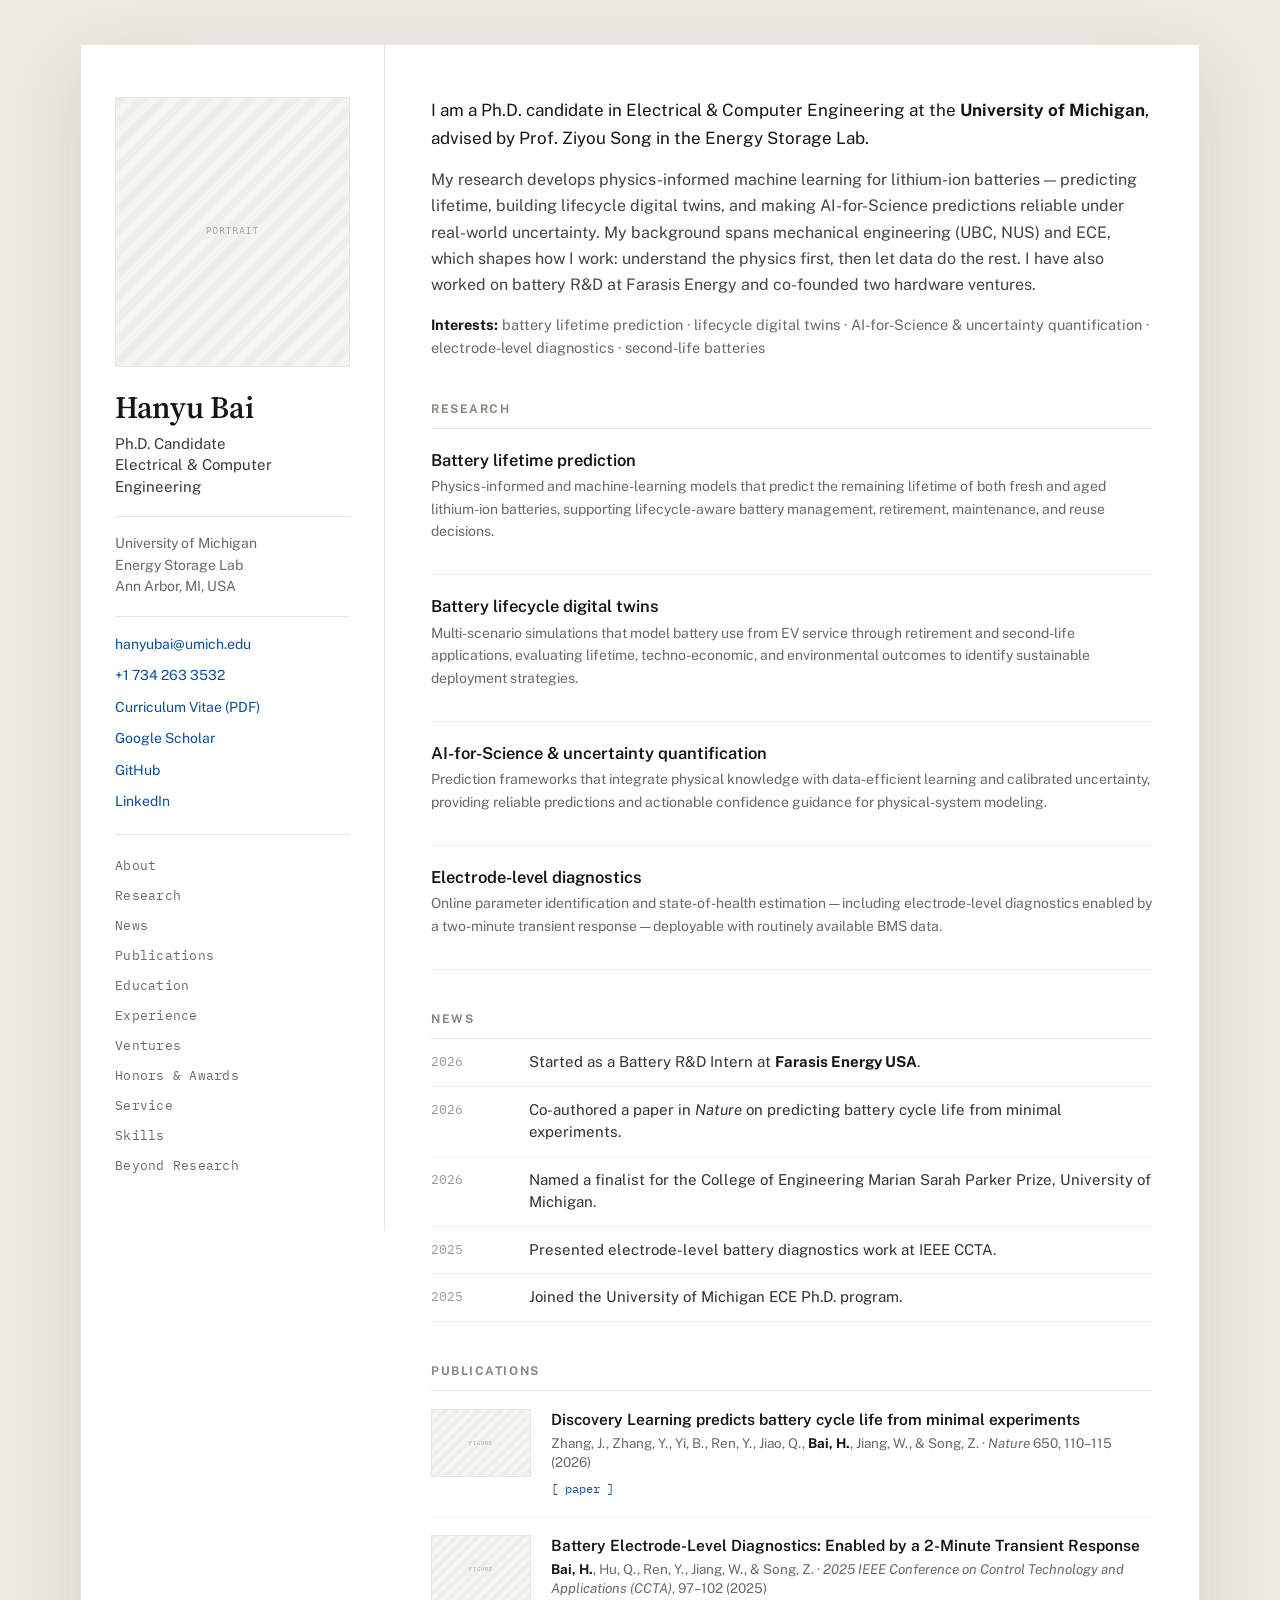
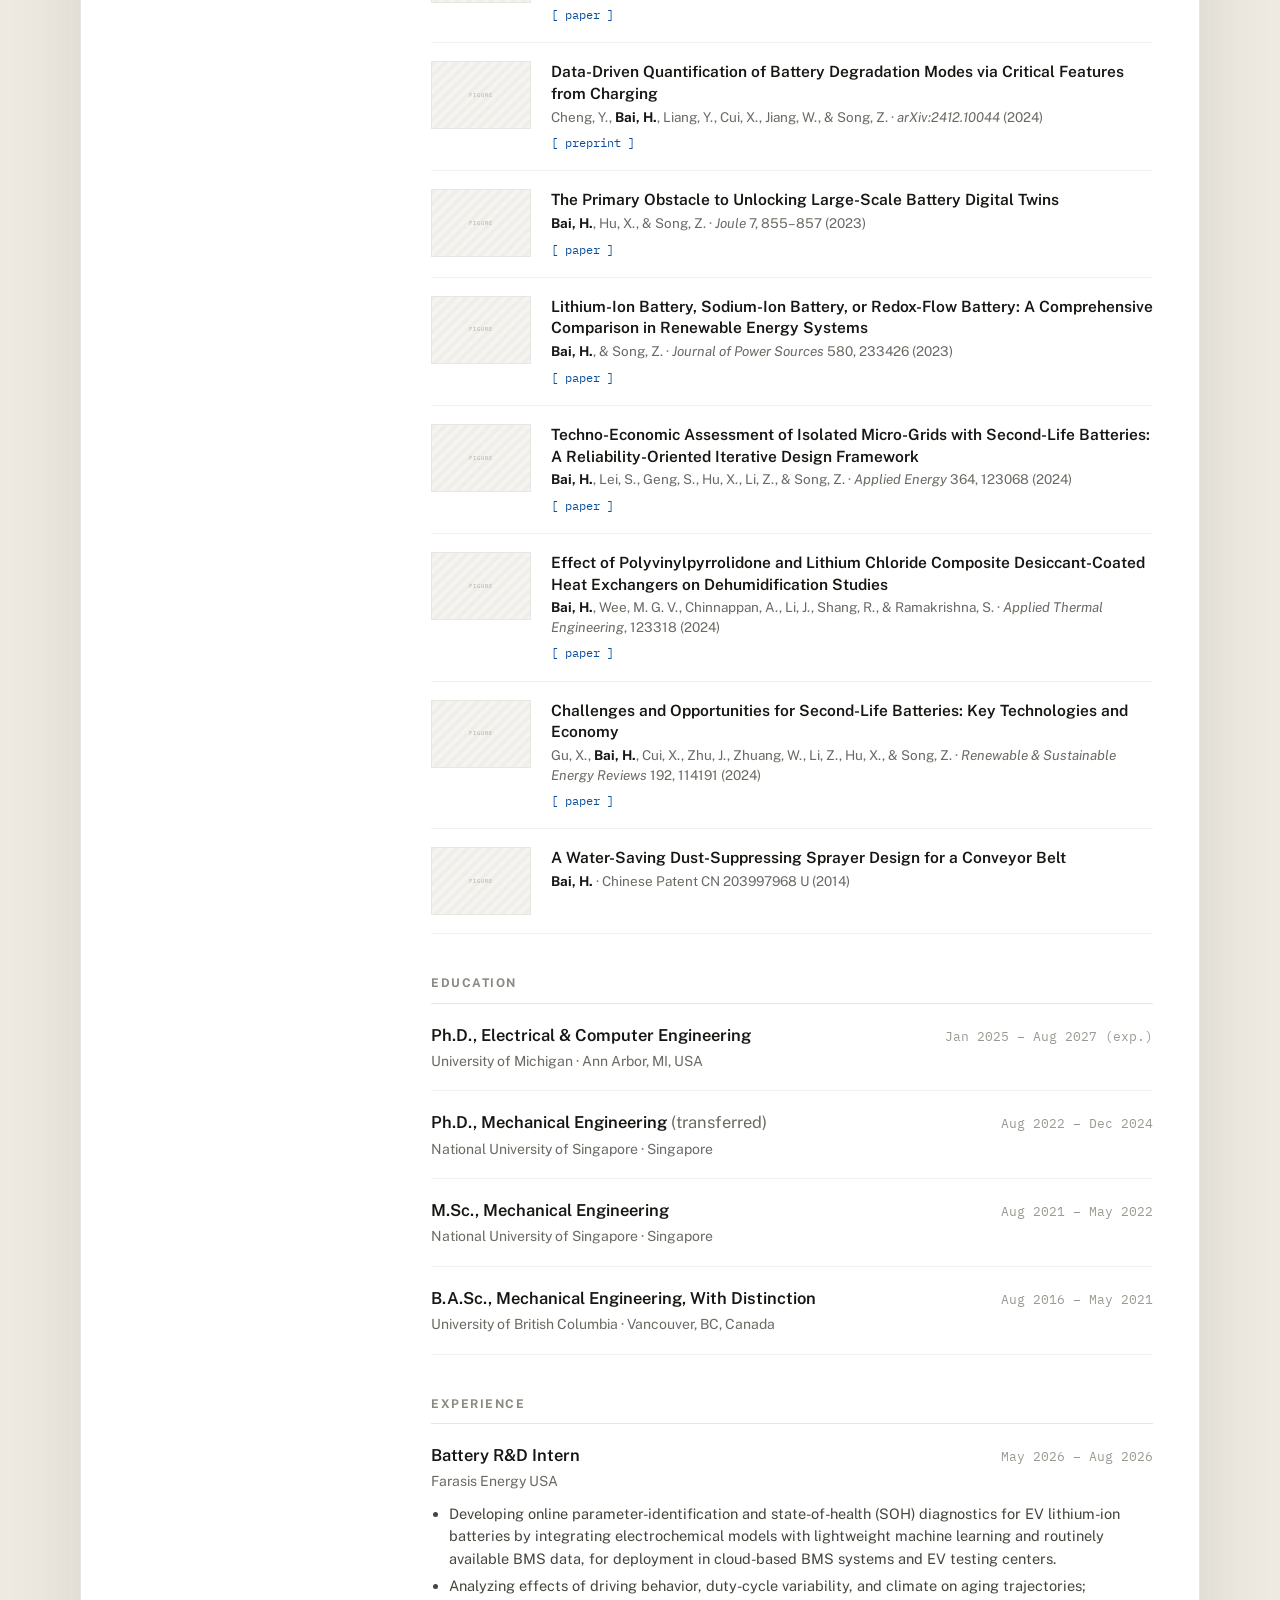
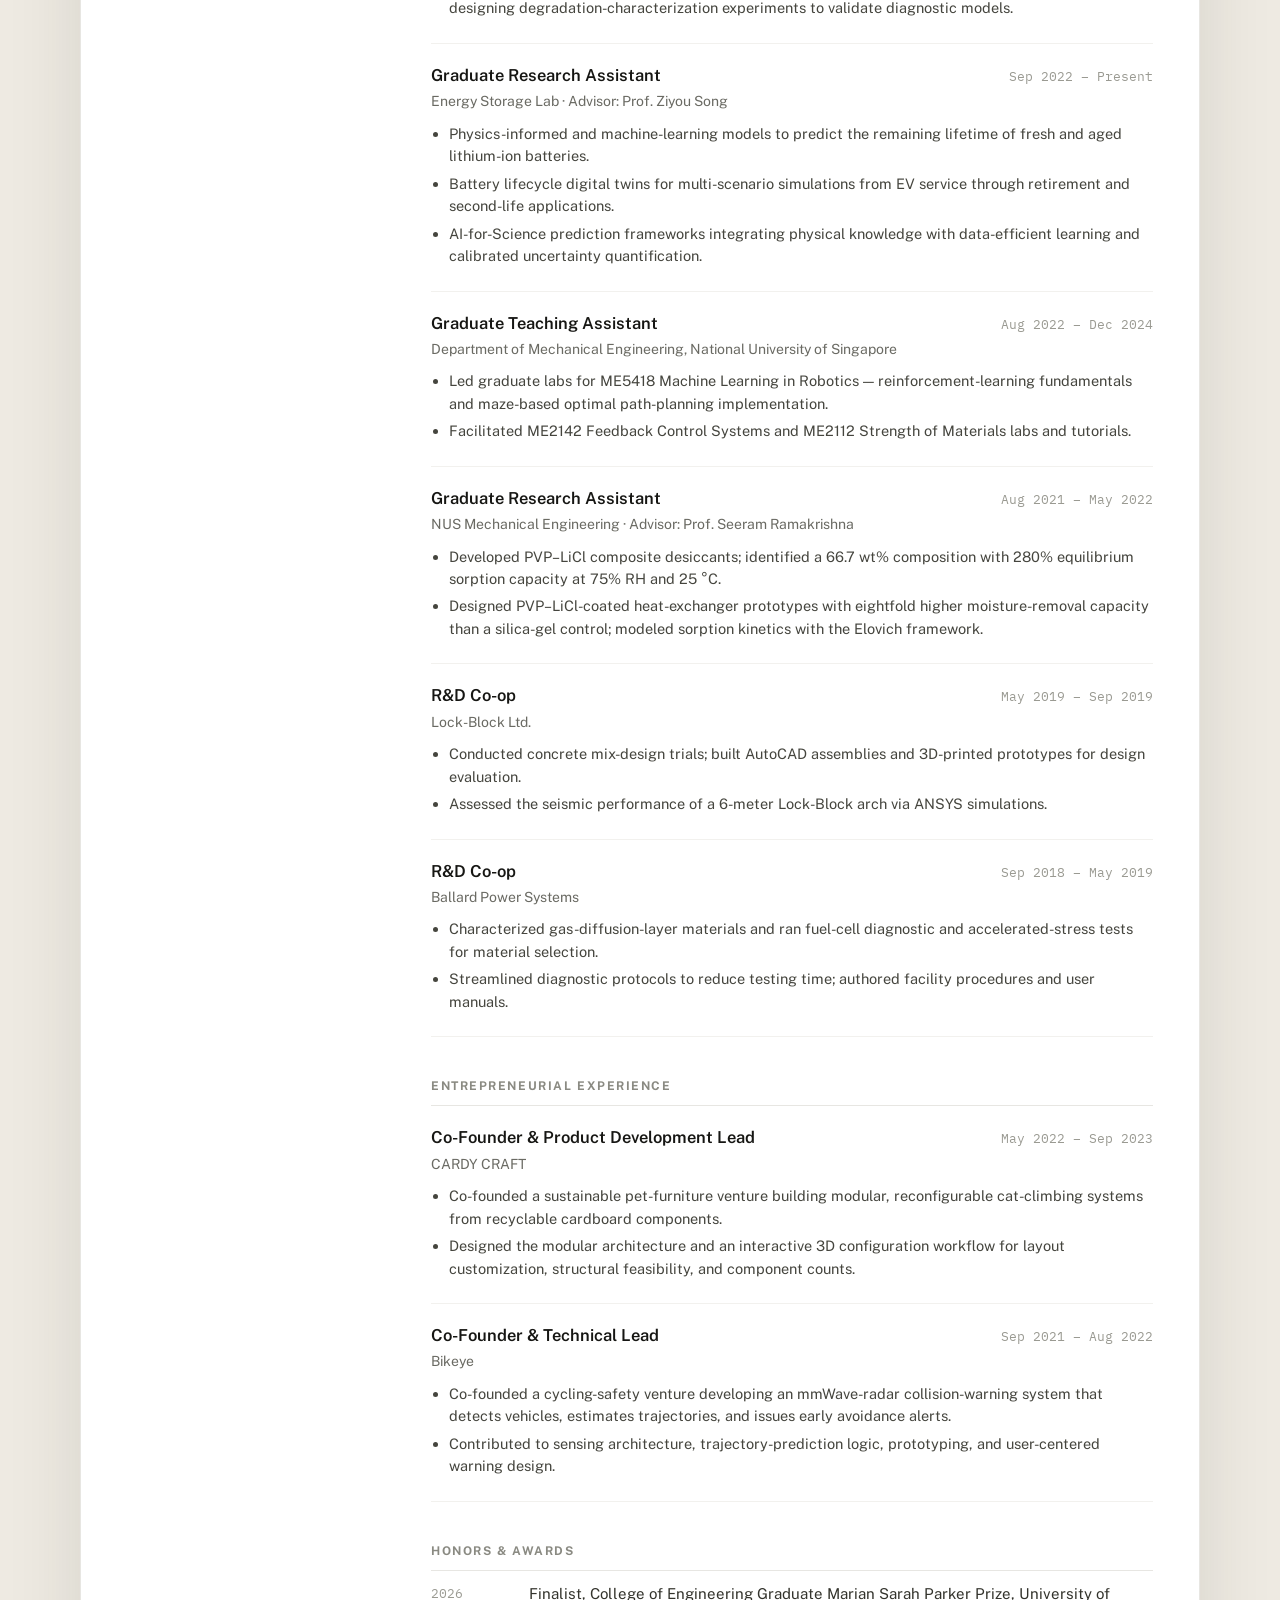
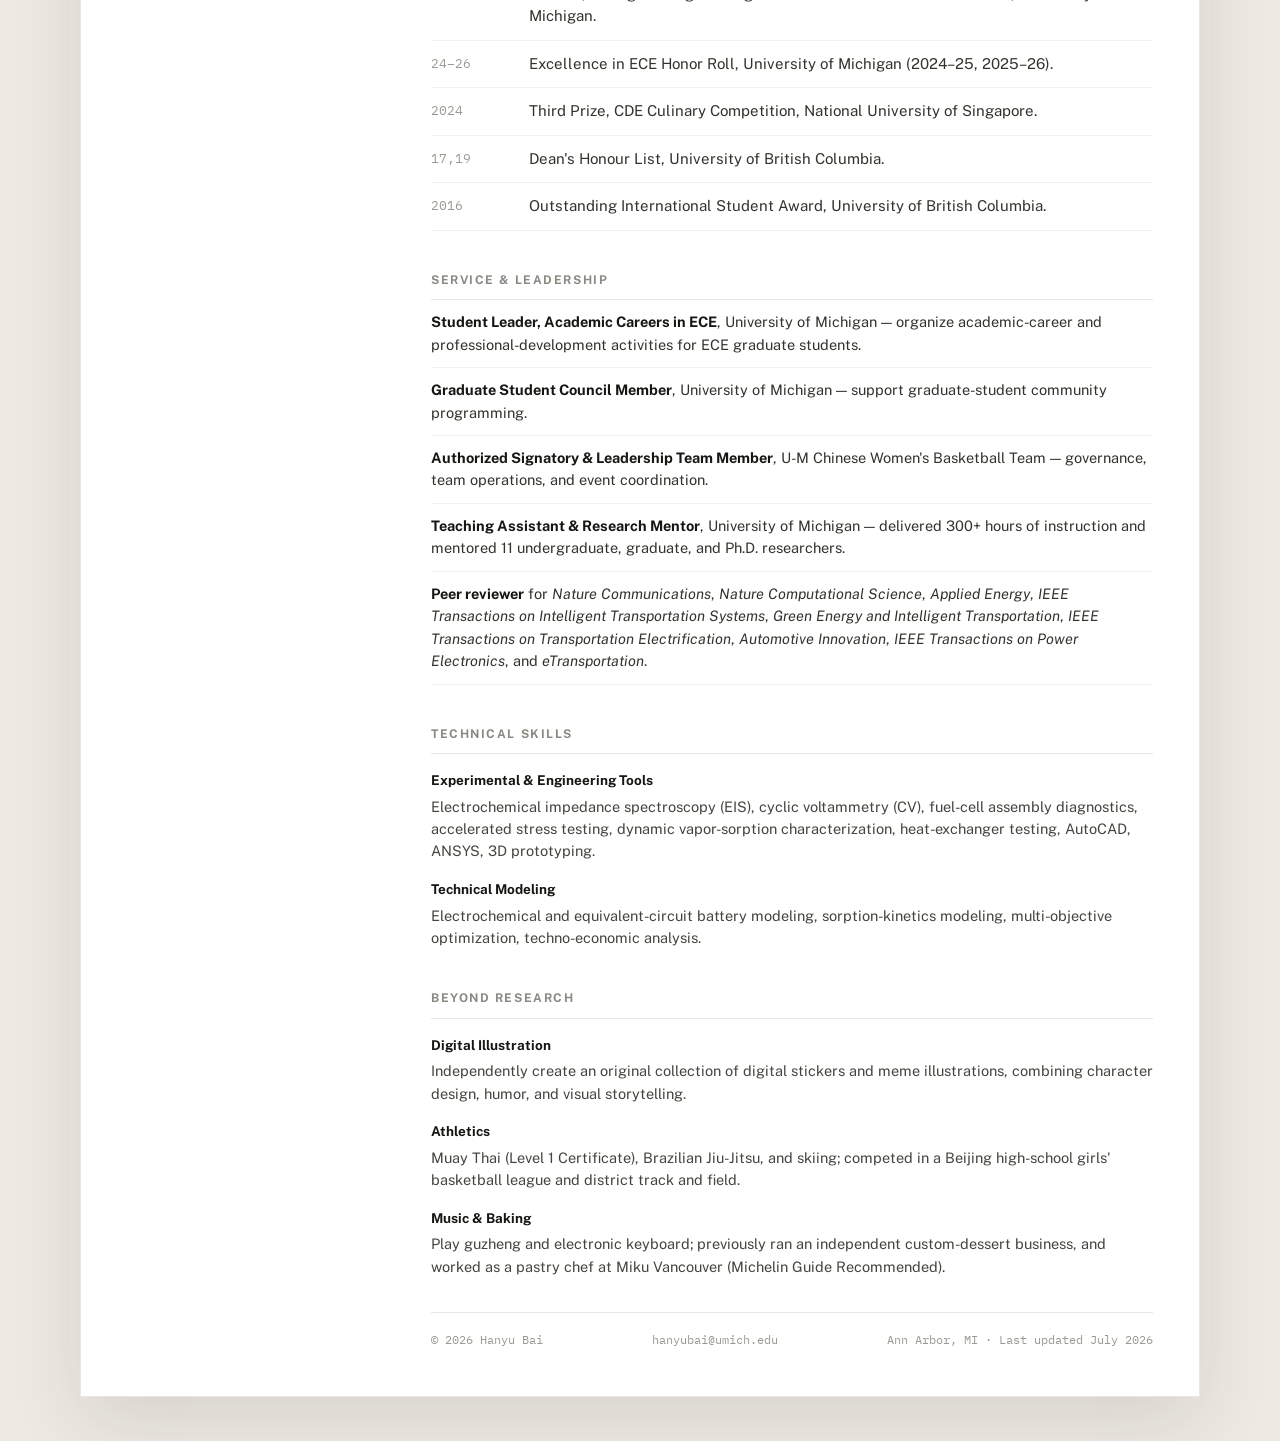
==== index.html @ 00683f62 "Add files via upload" ====
<!DOCTYPE html>
<html lang="en">
<head>
  <meta charset="UTF-8">
  <meta name="viewport" content="width=device-width, initial-scale=1.0">

  <!-- ==================================================================
       EDIT THESE: page title + description (shown in browser tab / search)
       ================================================================== -->
  <title>Hanyu Bai — Electrical &amp; Computer Engineering, University of Michigan</title>
  <meta name="description" content="Hanyu Bai is a Ph.D. candidate in Electrical & Computer Engineering at the University of Michigan, working on physics-informed machine learning for lithium-ion batteries.">

  <!-- Fonts (loaded from Google Fonts CDN) -->
  <link rel="preconnect" href="https://fonts.googleapis.com">
  <link rel="preconnect" href="https://fonts.gstatic.com" crossorigin>
  <link href="https://fonts.googleapis.com/css2?family=Public+Sans:wght@400;500;600;700&family=Source+Serif+4:opsz,wght@8..60,400;8..60,500;8..60,600;8..60,700&family=IBM+Plex+Mono:wght@400;500&display=swap" rel="stylesheet">

  <link rel="stylesheet" href="styles.css">
</head>
<body>
<div class="page">

  <!-- ================================================================
       SIDEBAR  —  photo, name, contact, in-page navigation
       ================================================================ -->
  <aside class="sidebar">
    <!-- Replace assets/portrait.svg with your own photo (e.g. assets/portrait.jpg) -->
    <img class="portrait" src="assets/portrait.svg" alt="Portrait of Hanyu Bai">

    <h1 class="name">Hanyu Bai</h1>
    <div class="role">Ph.D. Candidate</div>
    <div class="role">Electrical &amp; Computer Engineering</div>

    <div class="affil">
      University of Michigan<br>
      Energy Storage Lab<br>
      Ann Arbor, MI, USA
    </div>

    <!-- Contact & profile links — edit URLs to your real profiles -->
    <ul class="contact">
      <li><a href="mailto:hanyubai@umich.edu">hanyubai@umich.edu</a></li>
      <li><a href="tel:+17342633532">+1 734 263 3532</a></li>
      <li><a href="assets/CV.pdf">Curriculum Vitae (PDF)</a></li>
      <li><a href="#" target="_blank" rel="noopener">Google Scholar</a></li>
      <li><a href="#" target="_blank" rel="noopener">GitHub</a></li>
      <li><a href="#" target="_blank" rel="noopener">LinkedIn</a></li>
    </ul>

    <nav class="nav" aria-label="Sections">
      <a href="#about">About</a>
      <a href="#research">Research</a>
      <a href="#news">News</a>
      <a href="#publications">Publications</a>
      <a href="#education">Education</a>
      <a href="#experience">Experience</a>
      <a href="#ventures">Ventures</a>
      <a href="#honors">Honors &amp; Awards</a>
      <a href="#service">Service</a>
      <a href="#skills">Skills</a>
      <a href="#beyond">Beyond Research</a>
    </nav>
  </aside>

  <!-- ================================================================
       MAIN COLUMN
       ================================================================ -->
  <main class="main">

    <!-- ABOUT ------------------------------------------------------- -->
    <section class="section" id="about">
      <p class="lead">I am a Ph.D. candidate in Electrical &amp; Computer Engineering at the <b>University of Michigan</b>, advised by Prof. Ziyou Song in the Energy Storage Lab.</p>
      <p class="para">My research develops physics-informed machine learning for lithium-ion batteries — predicting lifetime, building lifecycle digital twins, and making AI-for-Science predictions reliable under real-world uncertainty. My background spans mechanical engineering (UBC, NUS) and ECE, which shapes how I work: understand the physics first, then let data do the rest. I have also worked on battery R&amp;D at Farasis Energy and co-founded two hardware ventures.</p>
      <p class="interests"><b>Interests:</b> battery lifetime prediction · lifecycle digital twins · AI-for-Science &amp; uncertainty quantification · electrode-level diagnostics · second-life batteries</p>
    </section>

    <!-- RESEARCH ---------------------------------------------------- -->
    <section class="section" id="research">
      <h2>Research</h2>
      <div class="entry">
        <div class="entry-title">Battery lifetime prediction</div>
        <p class="entry-sub">Physics-informed and machine-learning models that predict the remaining lifetime of both fresh and aged lithium-ion batteries, supporting lifecycle-aware battery management, retirement, maintenance, and reuse decisions.</p>
      </div>
      <div class="entry">
        <div class="entry-title">Battery lifecycle digital twins</div>
        <p class="entry-sub">Multi-scenario simulations that model battery use from EV service through retirement and second-life applications, evaluating lifetime, techno-economic, and environmental outcomes to identify sustainable deployment strategies.</p>
      </div>
      <div class="entry">
        <div class="entry-title">AI-for-Science &amp; uncertainty quantification</div>
        <p class="entry-sub">Prediction frameworks that integrate physical knowledge with data-efficient learning and calibrated uncertainty, providing reliable predictions and actionable confidence guidance for physical-system modeling.</p>
      </div>
      <div class="entry">
        <div class="entry-title">Electrode-level diagnostics</div>
        <p class="entry-sub">Online parameter identification and state-of-health estimation — including electrode-level diagnostics enabled by a two-minute transient response — deployable with routinely available BMS data.</p>
      </div>
    </section>

    <!-- NEWS -------------------------------------------------------- -->
    <section class="section" id="news">
      <h2>News</h2>
      <div class="rows">
        <div class="row"><span class="when">2026</span><span class="what">Started as a Battery R&amp;D Intern at <b>Farasis Energy USA</b>.</span></div>
        <div class="row"><span class="when">2026</span><span class="what">Co-authored a paper in <i>Nature</i> on predicting battery cycle life from minimal experiments.</span></div>
        <div class="row"><span class="when">2026</span><span class="what">Named a finalist for the College of Engineering Marian Sarah Parker Prize, University of Michigan.</span></div>
        <div class="row"><span class="when">2025</span><span class="what">Presented electrode-level battery diagnostics work at IEEE CCTA.</span></div>
        <div class="row"><span class="when">2025</span><span class="what">Joined the University of Michigan ECE Ph.D. program.</span></div>
      </div>
    </section>

    <!-- PUBLICATIONS ------------------------------------------------ -->
    <section class="section" id="publications">
      <h2>Publications</h2>
      <div class="pubs">

        <!-- To add a paper: copy one .pub block and edit its fields. -->
        <article class="pub">
          <img class="pub-fig" src="assets/paper.svg" alt="">
          <div>
            <div class="pub-title">Discovery Learning predicts battery cycle life from minimal experiments</div>
            <div class="pub-meta">Zhang, J., Zhang, Y., Yi, B., Ren, Y., Jiao, Q., <b>Bai, H.</b>, Jiang, W., &amp; Song, Z. · <i>Nature</i> 650, 110–115 (2026)</div>
            <div class="pub-links"><a href="https://www.nature.com/articles/s41586-025-09951-7" target="_blank" rel="noopener">[ paper ]</a></div>
          </div>
        </article>

        <article class="pub">
          <img class="pub-fig" src="assets/paper.svg" alt="">
          <div>
            <div class="pub-title">Battery Electrode-Level Diagnostics: Enabled by a 2-Minute Transient Response</div>
            <div class="pub-meta"><b>Bai, H.</b>, Hu, Q., Ren, Y., Jiang, W., &amp; Song, Z. · <i>2025 IEEE Conference on Control Technology and Applications (CCTA)</i>, 97–102 (2025)</div>
            <div class="pub-links"><a href="https://doi.org/10.1109/CCTA53793.2025.11151401" target="_blank" rel="noopener">[ paper ]</a></div>
          </div>
        </article>

        <article class="pub">
          <img class="pub-fig" src="assets/paper.svg" alt="">
          <div>
            <div class="pub-title">Data-Driven Quantification of Battery Degradation Modes via Critical Features from Charging</div>
            <div class="pub-meta">Cheng, Y., <b>Bai, H.</b>, Liang, Y., Cui, X., Jiang, W., &amp; Song, Z. · <i>arXiv:2412.10044</i> (2024)</div>
            <div class="pub-links"><a href="https://arxiv.org/abs/2412.10044" target="_blank" rel="noopener">[ preprint ]</a></div>
          </div>
        </article>

        <article class="pub">
          <img class="pub-fig" src="assets/paper.svg" alt="">
          <div>
            <div class="pub-title">The Primary Obstacle to Unlocking Large-Scale Battery Digital Twins</div>
            <div class="pub-meta"><b>Bai, H.</b>, Hu, X., &amp; Song, Z. · <i>Joule</i> 7, 855–857 (2023)</div>
            <div class="pub-links"><a href="https://doi.org/10.1016/j.joule.2023.04.001" target="_blank" rel="noopener">[ paper ]</a></div>
          </div>
        </article>

        <article class="pub">
          <img class="pub-fig" src="assets/paper.svg" alt="">
          <div>
            <div class="pub-title">Lithium-Ion Battery, Sodium-Ion Battery, or Redox-Flow Battery: A Comprehensive Comparison in Renewable Energy Systems</div>
            <div class="pub-meta"><b>Bai, H.</b>, &amp; Song, Z. · <i>Journal of Power Sources</i> 580, 233426 (2023)</div>
            <div class="pub-links"><a href="https://doi.org/10.1016/j.jpowsour.2023.233426" target="_blank" rel="noopener">[ paper ]</a></div>
          </div>
        </article>

        <article class="pub">
          <img class="pub-fig" src="assets/paper.svg" alt="">
          <div>
            <div class="pub-title">Techno-Economic Assessment of Isolated Micro-Grids with Second-Life Batteries: A Reliability-Oriented Iterative Design Framework</div>
            <div class="pub-meta"><b>Bai, H.</b>, Lei, S., Geng, S., Hu, X., Li, Z., &amp; Song, Z. · <i>Applied Energy</i> 364, 123068 (2024)</div>
            <div class="pub-links"><a href="https://doi.org/10.1016/j.apenergy.2024.123068" target="_blank" rel="noopener">[ paper ]</a></div>
          </div>
        </article>

        <article class="pub">
          <img class="pub-fig" src="assets/paper.svg" alt="">
          <div>
            <div class="pub-title">Effect of Polyvinylpyrrolidone and Lithium Chloride Composite Desiccant-Coated Heat Exchangers on Dehumidification Studies</div>
            <div class="pub-meta"><b>Bai, H.</b>, Wee, M. G. V., Chinnappan, A., Li, J., Shang, R., &amp; Ramakrishna, S. · <i>Applied Thermal Engineering</i>, 123318 (2024)</div>
            <div class="pub-links"><a href="https://doi.org/10.1016/j.applthermaleng.2024.123318" target="_blank" rel="noopener">[ paper ]</a></div>
          </div>
        </article>

        <article class="pub">
          <img class="pub-fig" src="assets/paper.svg" alt="">
          <div>
            <div class="pub-title">Challenges and Opportunities for Second-Life Batteries: Key Technologies and Economy</div>
            <div class="pub-meta">Gu, X., <b>Bai, H.</b>, Cui, X., Zhu, J., Zhuang, W., Li, Z., Hu, X., &amp; Song, Z. · <i>Renewable &amp; Sustainable Energy Reviews</i> 192, 114191 (2024)</div>
            <div class="pub-links"><a href="https://doi.org/10.1016/j.rser.2023.114191" target="_blank" rel="noopener">[ paper ]</a></div>
          </div>
        </article>

        <article class="pub">
          <img class="pub-fig" src="assets/paper.svg" alt="">
          <div>
            <div class="pub-title">A Water-Saving Dust-Suppressing Sprayer Design for a Conveyor Belt</div>
            <div class="pub-meta"><b>Bai, H.</b> · Chinese Patent CN 203997968 U (2014)</div>
          </div>
        </article>

      </div>
    </section>

    <!-- EDUCATION --------------------------------------------------- -->
    <section class="section" id="education">
      <h2>Education</h2>
      <div class="entry">
        <div class="entry-head"><span class="entry-title">Ph.D., Electrical &amp; Computer Engineering</span><span class="entry-date">Jan 2025 – Aug 2027 (exp.)</span></div>
        <div class="entry-sub">University of Michigan · Ann Arbor, MI, USA</div>
      </div>
      <div class="entry">
        <div class="entry-head"><span class="entry-title">Ph.D., Mechanical Engineering <span style="font-weight:400;color:var(--muted)">(transferred)</span></span><span class="entry-date">Aug 2022 – Dec 2024</span></div>
        <div class="entry-sub">National University of Singapore · Singapore</div>
      </div>
      <div class="entry">
        <div class="entry-head"><span class="entry-title">M.Sc., Mechanical Engineering</span><span class="entry-date">Aug 2021 – May 2022</span></div>
        <div class="entry-sub">National University of Singapore · Singapore</div>
      </div>
      <div class="entry">
        <div class="entry-head"><span class="entry-title">B.A.Sc., Mechanical Engineering, With Distinction</span><span class="entry-date">Aug 2016 – May 2021</span></div>
        <div class="entry-sub">University of British Columbia · Vancouver, BC, Canada</div>
      </div>
    </section>

    <!-- EXPERIENCE -------------------------------------------------- -->
    <section class="section" id="experience">
      <h2>Experience</h2>

      <div class="entry">
        <div class="entry-head"><span class="entry-title">Battery R&amp;D Intern</span><span class="entry-date">May 2026 – Aug 2026</span></div>
        <div class="entry-sub">Farasis Energy USA</div>
        <ul>
          <li>Developing online parameter-identification and state-of-health (SOH) diagnostics for EV lithium-ion batteries by integrating electrochemical models with lightweight machine learning and routinely available BMS data, for deployment in cloud-based BMS systems and EV testing centers.</li>
          <li>Analyzing effects of driving behavior, duty-cycle variability, and climate on aging trajectories; designing degradation-characterization experiments to validate diagnostic models.</li>
        </ul>
      </div>

      <div class="entry">
        <div class="entry-head"><span class="entry-title">Graduate Research Assistant</span><span class="entry-date">Sep 2022 – Present</span></div>
        <div class="entry-sub">Energy Storage Lab · Advisor: Prof. Ziyou Song</div>
        <ul>
          <li>Physics-informed and machine-learning models to predict the remaining lifetime of fresh and aged lithium-ion batteries.</li>
          <li>Battery lifecycle digital twins for multi-scenario simulations from EV service through retirement and second-life applications.</li>
          <li>AI-for-Science prediction frameworks integrating physical knowledge with data-efficient learning and calibrated uncertainty quantification.</li>
        </ul>
      </div>

      <div class="entry">
        <div class="entry-head"><span class="entry-title">Graduate Teaching Assistant</span><span class="entry-date">Aug 2022 – Dec 2024</span></div>
        <div class="entry-sub">Department of Mechanical Engineering, National University of Singapore</div>
        <ul>
          <li>Led graduate labs for ME5418 Machine Learning in Robotics — reinforcement-learning fundamentals and maze-based optimal path-planning implementation.</li>
          <li>Facilitated ME2142 Feedback Control Systems and ME2112 Strength of Materials labs and tutorials.</li>
        </ul>
      </div>

      <div class="entry">
        <div class="entry-head"><span class="entry-title">Graduate Research Assistant</span><span class="entry-date">Aug 2021 – May 2022</span></div>
        <div class="entry-sub">NUS Mechanical Engineering · Advisor: Prof. Seeram Ramakrishna</div>
        <ul>
          <li>Developed PVP–LiCl composite desiccants; identified a 66.7 wt% composition with 280% equilibrium sorption capacity at 75% RH and 25 °C.</li>
          <li>Designed PVP–LiCl-coated heat-exchanger prototypes with eightfold higher moisture-removal capacity than a silica-gel control; modeled sorption kinetics with the Elovich framework.</li>
        </ul>
      </div>

      <div class="entry">
        <div class="entry-head"><span class="entry-title">R&amp;D Co-op</span><span class="entry-date">May 2019 – Sep 2019</span></div>
        <div class="entry-sub">Lock-Block Ltd.</div>
        <ul>
          <li>Conducted concrete mix-design trials; built AutoCAD assemblies and 3D-printed prototypes for design evaluation.</li>
          <li>Assessed the seismic performance of a 6-meter Lock-Block arch via ANSYS simulations.</li>
        </ul>
      </div>

      <div class="entry">
        <div class="entry-head"><span class="entry-title">R&amp;D Co-op</span><span class="entry-date">Sep 2018 – May 2019</span></div>
        <div class="entry-sub">Ballard Power Systems</div>
        <ul>
          <li>Characterized gas-diffusion-layer materials and ran fuel-cell diagnostic and accelerated-stress tests for material selection.</li>
          <li>Streamlined diagnostic protocols to reduce testing time; authored facility procedures and user manuals.</li>
        </ul>
      </div>
    </section>

    <!-- ENTREPRENEURIAL --------------------------------------------- -->
    <section class="section" id="ventures">
      <h2>Entrepreneurial Experience</h2>

      <div class="entry">
        <div class="entry-head"><span class="entry-title">Co-Founder &amp; Product Development Lead</span><span class="entry-date">May 2022 – Sep 2023</span></div>
        <div class="entry-sub">CARDY CRAFT</div>
        <ul>
          <li>Co-founded a sustainable pet-furniture venture building modular, reconfigurable cat-climbing systems from recyclable cardboard components.</li>
          <li>Designed the modular architecture and an interactive 3D configuration workflow for layout customization, structural feasibility, and component counts.</li>
        </ul>
      </div>

      <div class="entry">
        <div class="entry-head"><span class="entry-title">Co-Founder &amp; Technical Lead</span><span class="entry-date">Sep 2021 – Aug 2022</span></div>
        <div class="entry-sub">Bikeye</div>
        <ul>
          <li>Co-founded a cycling-safety venture developing an mmWave-radar collision-warning system that detects vehicles, estimates trajectories, and issues early avoidance alerts.</li>
          <li>Contributed to sensing architecture, trajectory-prediction logic, prototyping, and user-centered warning design.</li>
        </ul>
      </div>
    </section>

    <!-- HONORS ------------------------------------------------------ -->
    <section class="section" id="honors">
      <h2>Honors &amp; Awards</h2>
      <div class="rows">
        <div class="row"><span class="when">2026</span><span class="what">Finalist, College of Engineering Graduate Marian Sarah Parker Prize, University of Michigan.</span></div>
        <div class="row"><span class="when">24–26</span><span class="what">Excellence in ECE Honor Roll, University of Michigan (2024–25, 2025–26).</span></div>
        <div class="row"><span class="when">2024</span><span class="what">Third Prize, CDE Culinary Competition, National University of Singapore.</span></div>
        <div class="row"><span class="when">17,19</span><span class="what">Dean&#39;s Honour List, University of British Columbia.</span></div>
        <div class="row"><span class="when">2016</span><span class="what">Outstanding International Student Award, University of British Columbia.</span></div>
      </div>
    </section>

    <!-- SERVICE ----------------------------------------------------- -->
    <section class="section" id="service">
      <h2>Service &amp; Leadership</h2>
      <ul class="plain">
        <li><b>Student Leader, Academic Careers in ECE</b>, University of Michigan — organize academic-career and professional-development activities for ECE graduate students.</li>
        <li><b>Graduate Student Council Member</b>, University of Michigan — support graduate-student community programming.</li>
        <li><b>Authorized Signatory &amp; Leadership Team Member</b>, U-M Chinese Women&#39;s Basketball Team — governance, team operations, and event coordination.</li>
        <li><b>Teaching Assistant &amp; Research Mentor</b>, University of Michigan — delivered 300+ hours of instruction and mentored 11 undergraduate, graduate, and Ph.D. researchers.</li>
        <li><b>Peer reviewer</b> for <i>Nature Communications</i>, <i>Nature Computational Science</i>, <i>Applied Energy</i>, <i>IEEE Transactions on Intelligent Transportation Systems</i>, <i>Green Energy and Intelligent Transportation</i>, <i>IEEE Transactions on Transportation Electrification</i>, <i>Automotive Innovation</i>, <i>IEEE Transactions on Power Electronics</i>, and <i>eTransportation</i>.</li>
      </ul>
    </section>

    <!-- SKILLS ------------------------------------------------------ -->
    <section class="section" id="skills">
      <h2>Technical Skills</h2>
      <dl class="deflist">
        <dt>Experimental &amp; Engineering Tools</dt>
        <dd>Electrochemical impedance spectroscopy (EIS), cyclic voltammetry (CV), fuel-cell assembly diagnostics, accelerated stress testing, dynamic vapor-sorption characterization, heat-exchanger testing, AutoCAD, ANSYS, 3D prototyping.</dd>
        <dt>Technical Modeling</dt>
        <dd>Electrochemical and equivalent-circuit battery modeling, sorption-kinetics modeling, multi-objective optimization, techno-economic analysis.</dd>
      </dl>
    </section>

    <!-- BEYOND RESEARCH --------------------------------------------- -->
    <section class="section" id="beyond">
      <h2>Beyond Research</h2>
      <dl class="deflist">
        <dt>Digital Illustration</dt>
        <dd>Independently create an original collection of digital stickers and meme illustrations, combining character design, humor, and visual storytelling.</dd>
        <dt>Athletics</dt>
        <dd>Muay Thai (Level 1 Certificate), Brazilian Jiu-Jitsu, and skiing; competed in a Beijing high-school girls&#39; basketball league and district track and field.</dd>
        <dt>Music &amp; Baking</dt>
        <dd>Play guzheng and electronic keyboard; previously ran an independent custom-dessert business, and worked as a pastry chef at Miku Vancouver (Michelin Guide Recommended).</dd>
      </dl>
    </section>

    <div class="footer">
      <span>© 2026 Hanyu Bai</span>
      <span>hanyubai@umich.edu</span>
      <span>Ann Arbor, MI · Last updated July 2026</span>
    </div>

  </main>
</div>
</body>
</html>
---- styles.css ----
/* =====================================================================
   Hanyu Bai — personal academic website
   ---------------------------------------------------------------------
   All colours, fonts and spacing knobs live in :root below.
   To restyle the whole site, change these variables once.
   ===================================================================== */

:root {
  /* Colours ---------------------------------------------------------- */
  --accent:  #0b4f9c;   /* links, highlights                            */
  --accent-hover: #083a73;
  --ink:     #1c1c1a;   /* default text                                 */
  --strong:  #161613;   /* headings / titles                           */
  --body:    #45453e;   /* body paragraphs                             */
  --muted:   #6a6a63;   /* secondary text                              */
  --faint:   #9a9a92;   /* dates, captions                             */
  --line:    #e7e6e2;   /* section rules                               */
  --hair:    #f2f1ee;   /* row dividers                                */
  --bg:      #eeeae2;   /* page background ("desk")                    */
  --card:    #ffffff;   /* the site card                              */

  /* Type ------------------------------------------------------------- */
  --serif: 'Source Serif 4', Georgia, 'Times New Roman', serif;
  --sans:  'Public Sans', system-ui, -apple-system, Arial, sans-serif;
  --mono:  'IBM Plex Mono', ui-monospace, 'SFMono-Regular', monospace;

  /* Layout ----------------------------------------------------------- */
  --page-max: 1120px;
  --rail-w:   304px;
}

/* Reset ------------------------------------------------------------- */
* { box-sizing: border-box; }
html { -webkit-text-size-adjust: 100%; scroll-behavior: smooth; }
body {
  margin: 0;
  background: var(--bg);
  color: var(--ink);
  font-family: var(--sans);
  font-size: 16px;
  line-height: 1.6;
  -webkit-font-smoothing: antialiased;
}
a { color: var(--accent); text-decoration: none; }
a:hover { color: var(--accent-hover); text-decoration: underline; text-underline-offset: 2px; }
img { max-width: 100%; display: block; }
h1, h2, h3 { margin: 0; }

/* Page card --------------------------------------------------------- */
.page {
  max-width: var(--page-max);
  margin: 44px auto;
  background: var(--card);
  border: 1px solid var(--line);
  box-shadow: 0 24px 70px rgba(40, 40, 35, .12);
  display: grid;
  grid-template-columns: var(--rail-w) 1fr;
}

/* =====================================================================
   SIDEBAR
   ===================================================================== */
.sidebar {
  align-self: start;
  position: sticky;
  top: 0;
  padding: 52px 34px;
  border-right: 1px solid var(--line);
}
.portrait {
  width: 100%;
  aspect-ratio: 1 / 1.15;
  border: 1px solid var(--line);
  object-fit: cover;
  background: #f5f4f1;
}
.name {
  font-family: var(--serif);
  font-weight: 600;
  font-size: 31px;
  line-height: 1.08;
  letter-spacing: -.01em;
  color: var(--strong);
  margin: 24px 0 8px;
}
.role { font-size: 15px; line-height: 1.45; color: #3a3a36; }
.affil {
  font-size: 14px; line-height: 1.55; color: var(--muted);
  margin-top: 18px; padding-top: 16px; border-top: 1px solid var(--line);
}
.contact {
  list-style: none; margin: 18px 0 0; padding: 16px 0 0;
  border-top: 1px solid var(--line);
  display: flex; flex-direction: column; gap: 9px; font-size: 14px;
}
.contact .label { color: var(--faint); font-family: var(--mono); font-size: 11px; letter-spacing: .04em; }

/* In-page navigation */
.nav {
  list-style: none; margin: 22px 0 0; padding: 16px 0 0;
  border-top: 1px solid var(--line);
  display: flex; flex-direction: column; gap: 2px;
}
.nav a {
  display: block; padding: 4px 0;
  font-family: var(--mono); font-size: 12.5px; letter-spacing: .02em;
  color: var(--muted);
}
.nav a:hover { color: var(--accent); text-decoration: none; }

/* =====================================================================
   MAIN COLUMN
   ===================================================================== */
.main { padding: 52px 46px 46px; min-width: 0; }

.lead { font-size: 17px; line-height: 1.62; color: var(--strong); margin: 0 0 15px; }
.lead b { color: var(--strong); }
.para { font-size: 16px; line-height: 1.64; color: var(--body); margin: 0 0 15px; }
.interests { font-size: 14.5px; line-height: 1.6; color: var(--muted); }
.interests b { color: var(--strong); }

.section { scroll-margin-top: 24px; }
.section > h2 {
  font-size: 12px; font-weight: 700; letter-spacing: .13em; text-transform: uppercase;
  color: #8a8a82; margin: 40px 0 0; padding-bottom: 9px; border-bottom: 1px solid var(--line);
}

/* Two-line item (education / short experience header) */
.entry { padding: 18px 0; border-bottom: 1px solid var(--hair); }
.entry-head { display: flex; justify-content: space-between; align-items: baseline; gap: 16px; }
.entry-title { font-size: 16.5px; font-weight: 600; color: var(--strong); }
.entry-date { font-family: var(--mono); font-size: 12.5px; color: var(--faint); white-space: nowrap; }
.entry-sub { font-size: 14px; color: var(--muted); margin-top: 2px; }
.entry ul { margin: 10px 0 0; padding-left: 18px; }
.entry li { font-size: 14.5px; line-height: 1.55; color: var(--body); margin-bottom: 5px; }

/* News / honors: date + text rows */
.rows { display: flex; flex-direction: column; }
.row { display: grid; grid-template-columns: 80px 1fr; gap: 18px; padding: 12px 0; border-bottom: 1px solid var(--hair); }
.row .when { font-family: var(--mono); font-size: 12.5px; color: var(--faint); }
.row .what { font-size: 15px; line-height: 1.5; color: #33332c; }
.row .what b { color: var(--strong); }

/* Publications */
.pubs { display: flex; flex-direction: column; }
.pub { display: grid; grid-template-columns: 100px 1fr; gap: 20px; padding: 18px 0; border-bottom: 1px solid var(--hair); align-items: start; }
.pub-fig { width: 100px; height: 68px; border: 1px solid var(--line); object-fit: cover; background: #f5f4f1; }
.pub-title { font-size: 15.5px; line-height: 1.4; font-weight: 600; color: var(--strong); }
.pub-meta { font-size: 13.5px; line-height: 1.45; color: var(--muted); margin: 3px 0 6px; }
.pub-meta b { color: var(--strong); }
.pub-links { display: flex; gap: 12px; }
.pub-links a { font-family: var(--mono); font-size: 12px; }

/* Tag-ish inline lists (skills, review venues) */
.deflist { margin: 0; }
.deflist dt { font-size: 13.5px; font-weight: 700; color: var(--strong); margin-top: 16px; }
.deflist dd { margin: 4px 0 0; font-size: 14.5px; line-height: 1.55; color: var(--body); }
.plain { list-style: none; margin: 0; padding: 0; }
.plain li { padding: 11px 0; border-bottom: 1px solid var(--hair); font-size: 14.5px; line-height: 1.55; color: #33332c; }
.plain li b { color: var(--strong); }

.footer {
  font-family: var(--mono); font-size: 11.5px; color: var(--faint);
  margin-top: 34px; padding-top: 18px; border-top: 1px solid var(--line);
  display: flex; flex-wrap: wrap; gap: 6px 18px; justify-content: space-between;
}

/* =====================================================================
   RESPONSIVE
   ===================================================================== */
@media (max-width: 880px) {
  .page {
    margin: 0;
    grid-template-columns: 1fr;
    border-left: 0; border-right: 0; box-shadow: none;
  }
  .sidebar {
    position: static;
    border-right: 0; border-bottom: 1px solid var(--line);
    display: grid; grid-template-columns: 132px 1fr; gap: 0 24px; align-items: start;
    padding: 32px 26px;
  }
  .portrait { grid-row: span 5; }
  .name { margin-top: 0; }
  .affil, .contact, .nav { grid-column: 2; }
  .nav { display: none; }            /* nav not needed once stacked  */
  .main { padding: 34px 26px 40px; }
}
@media (max-width: 560px) {
  .sidebar { grid-template-columns: 1fr; }
  .portrait { max-width: 180px; }
  .affil, .contact { grid-column: 1; }
  .entry-head { flex-direction: column; }
  .row { grid-template-columns: 62px 1fr; gap: 14px; }
  .pub { grid-template-columns: 1fr; }
  .pub-fig { display: none; }
}
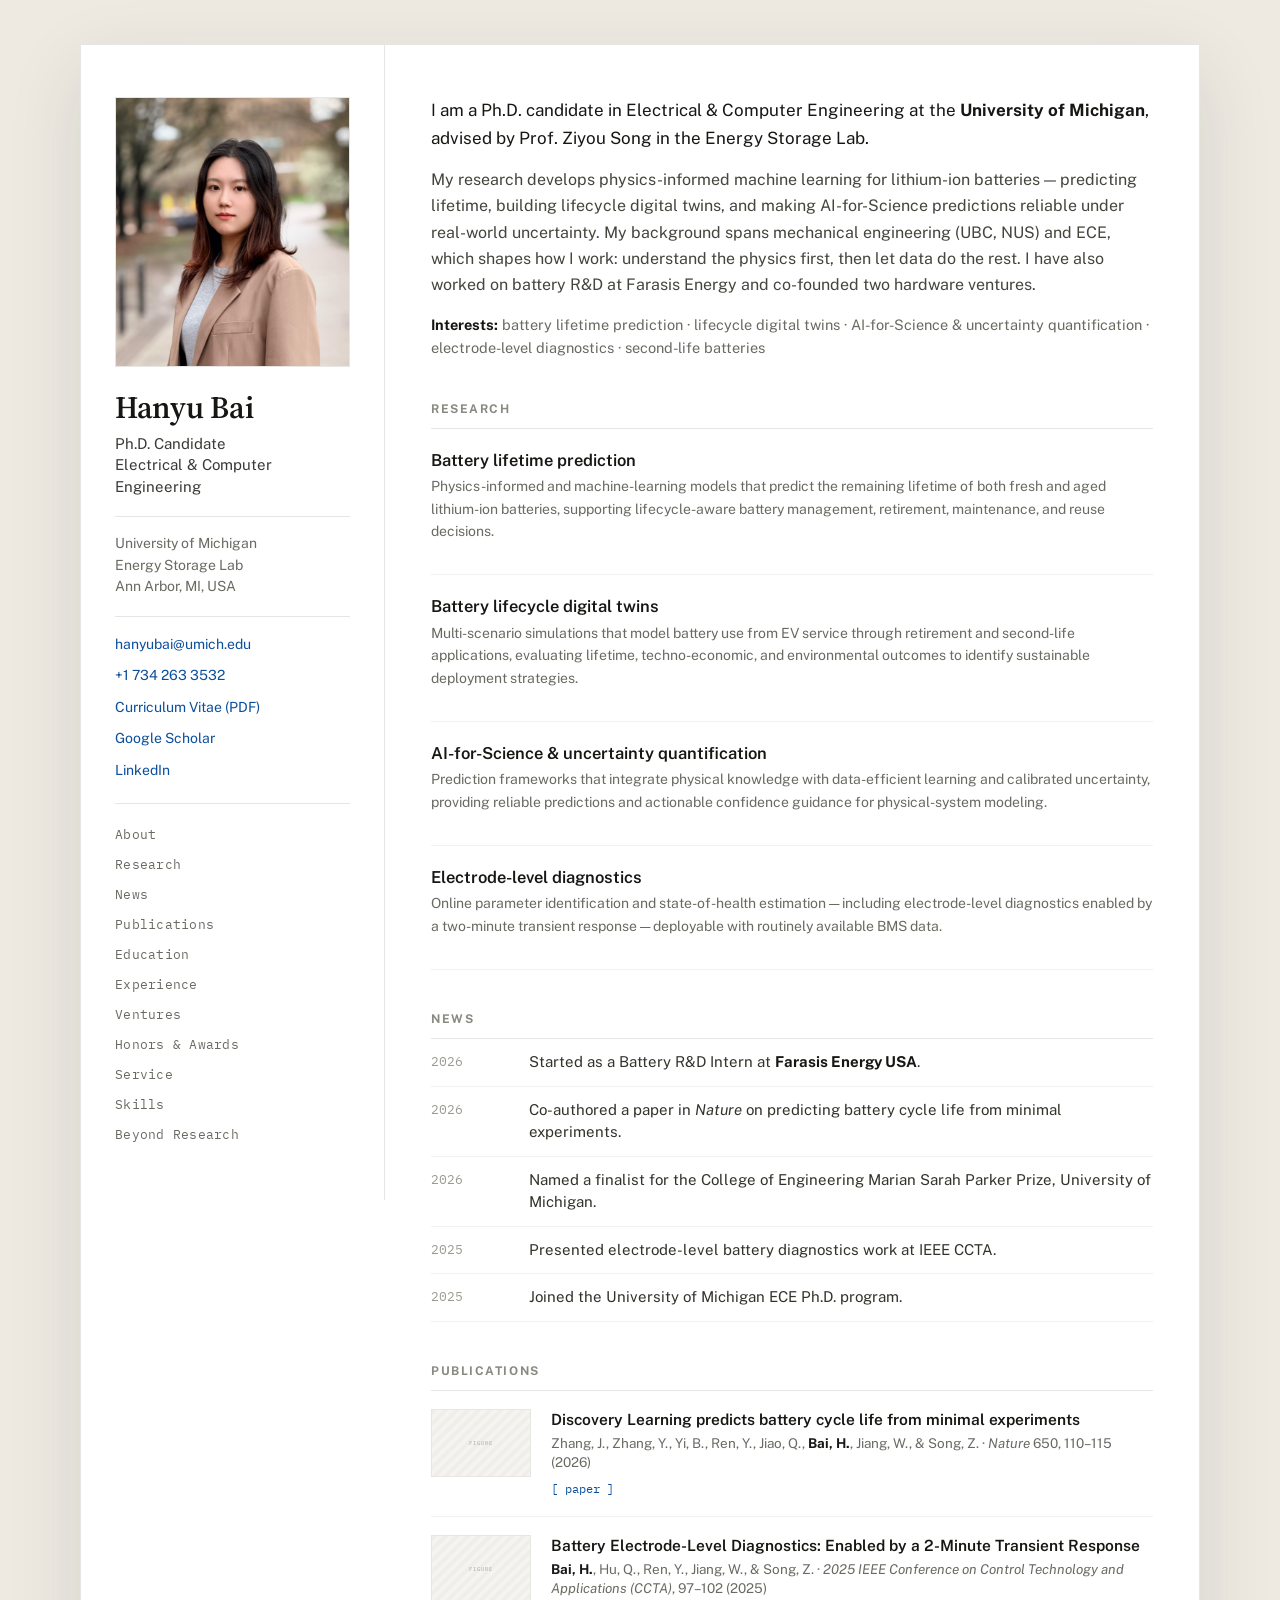
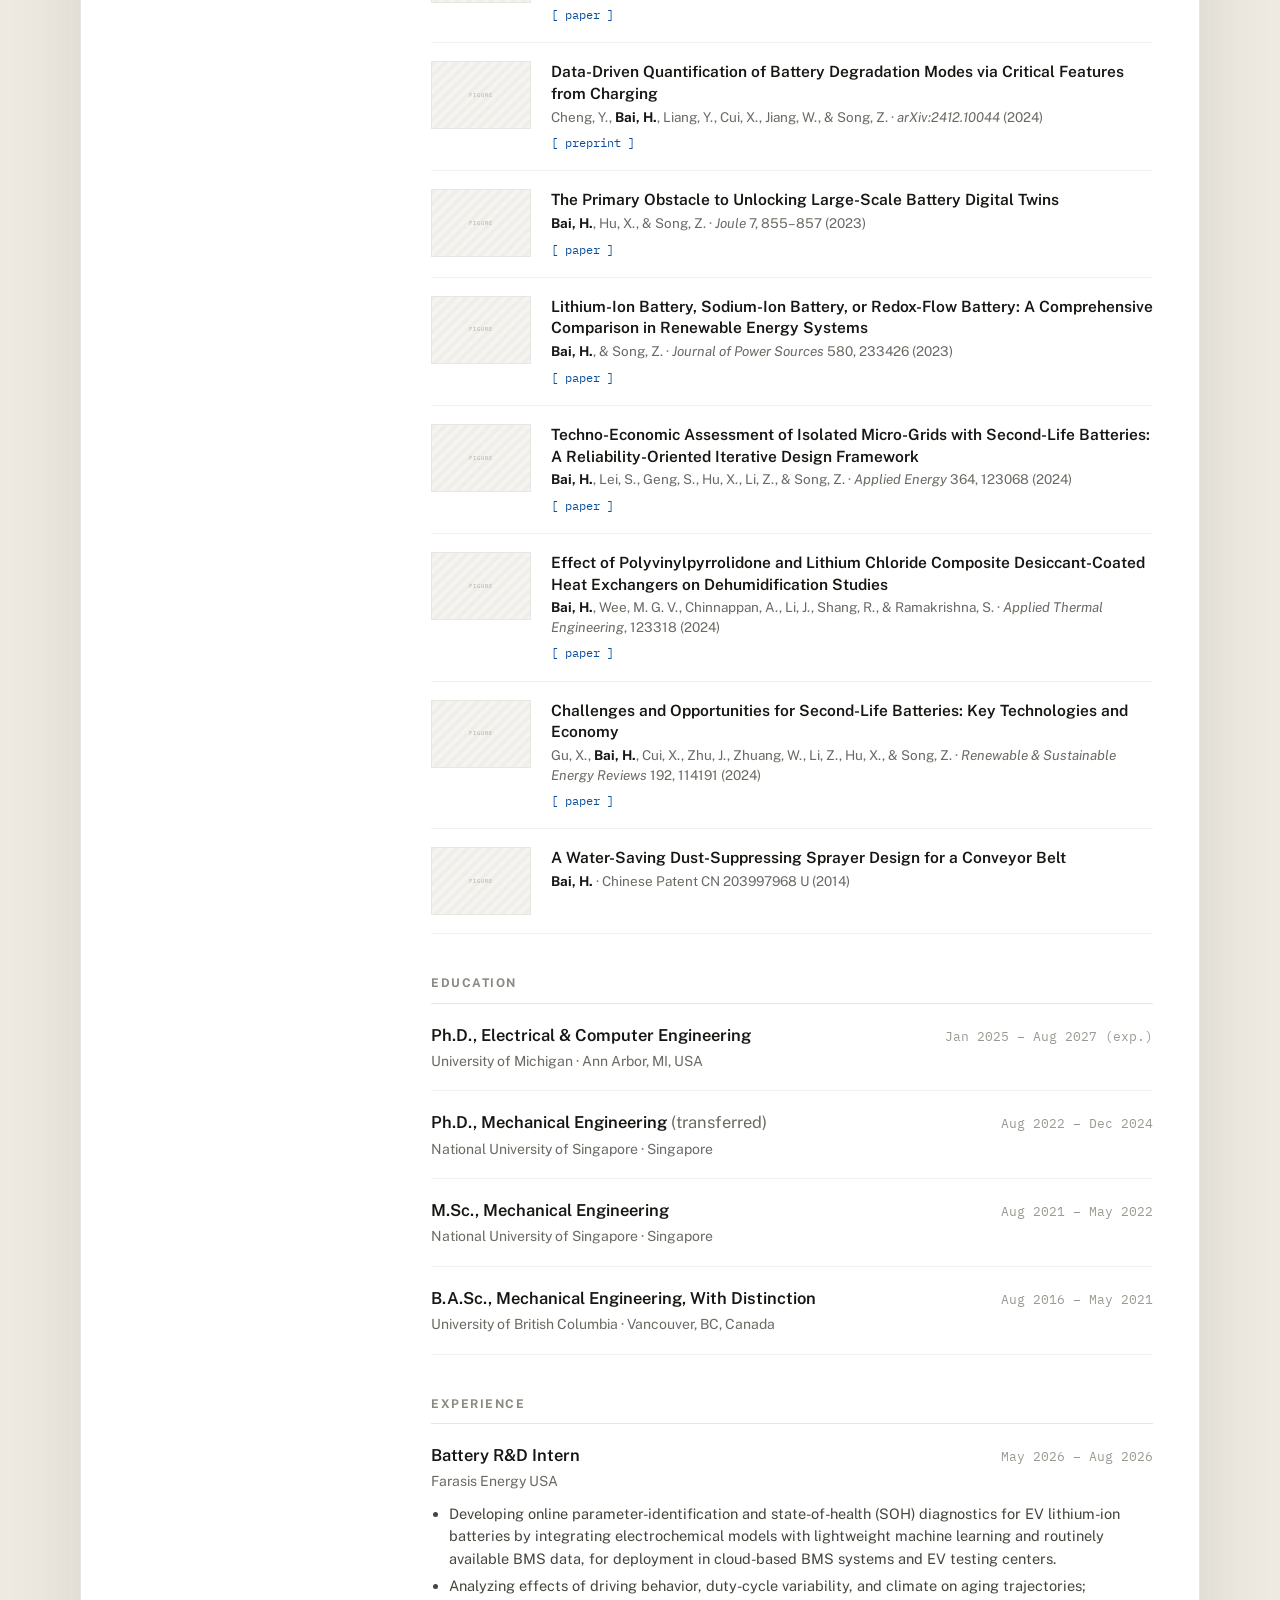
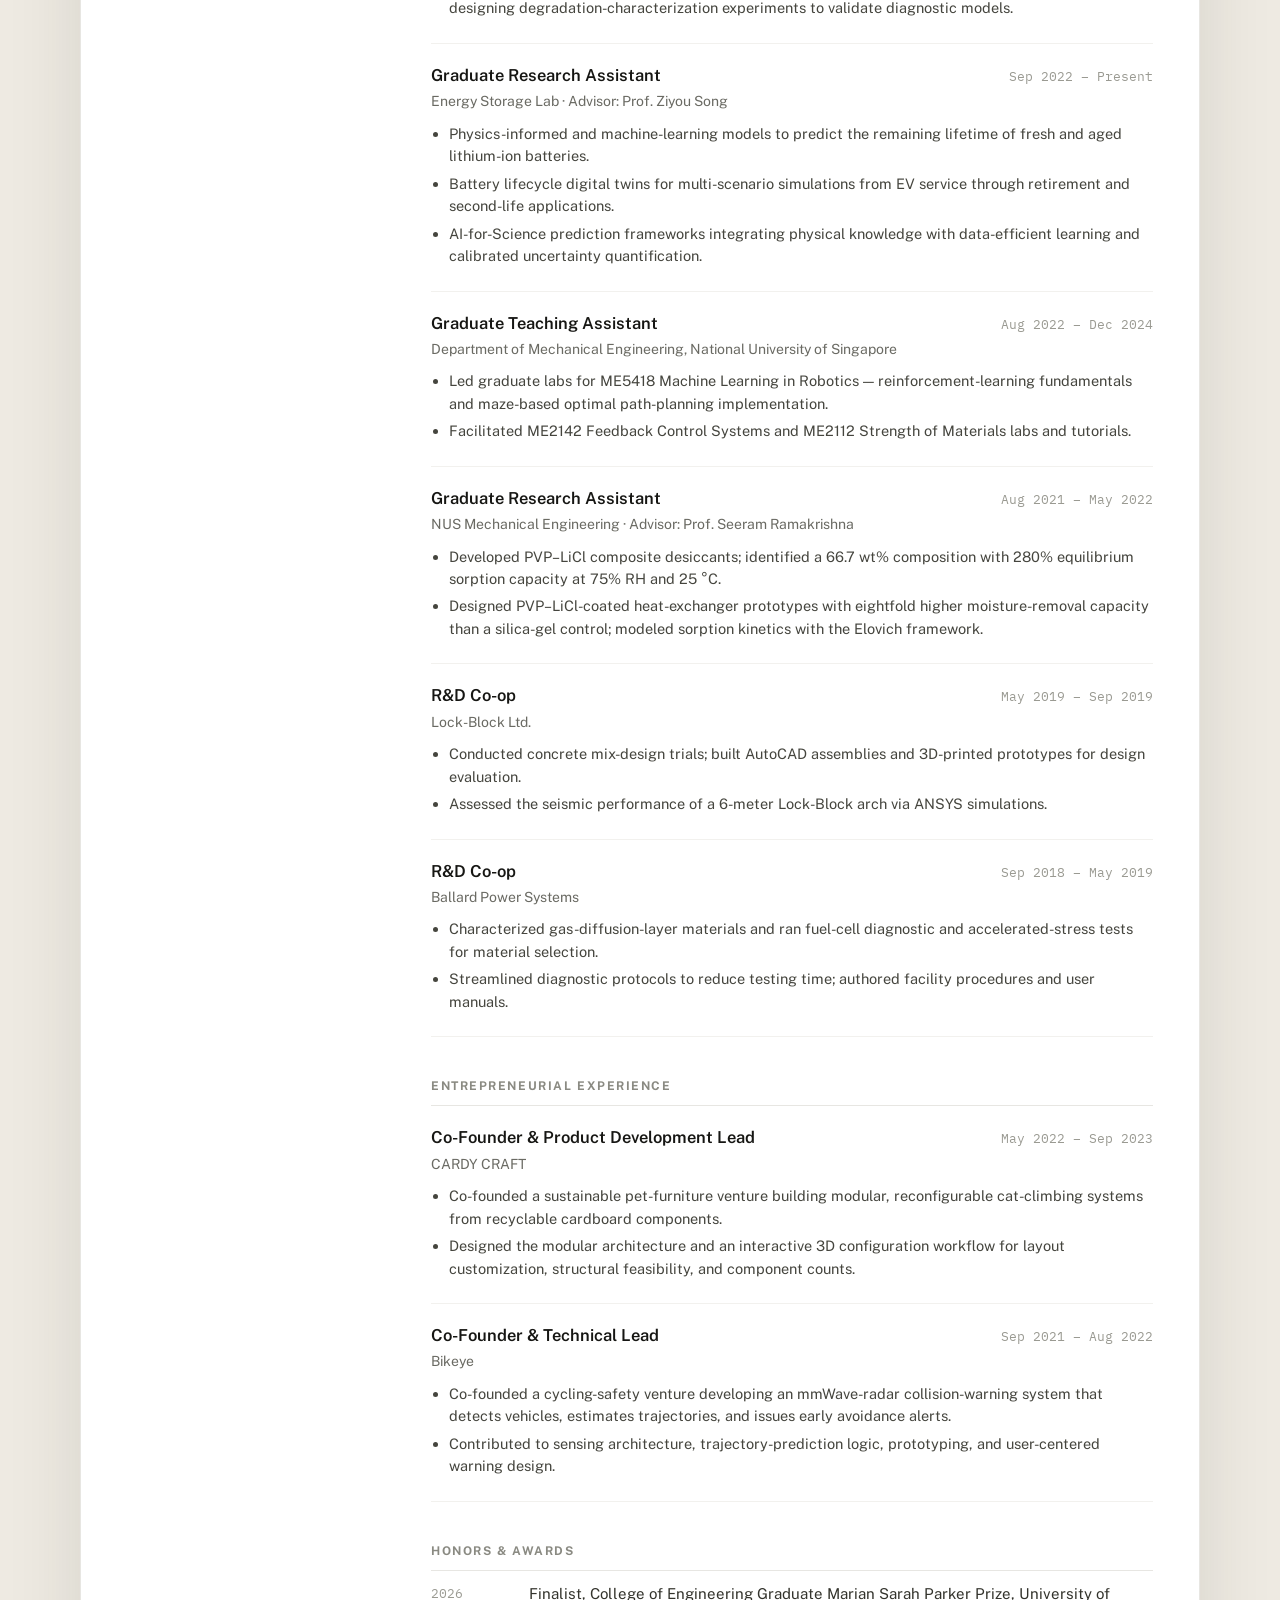
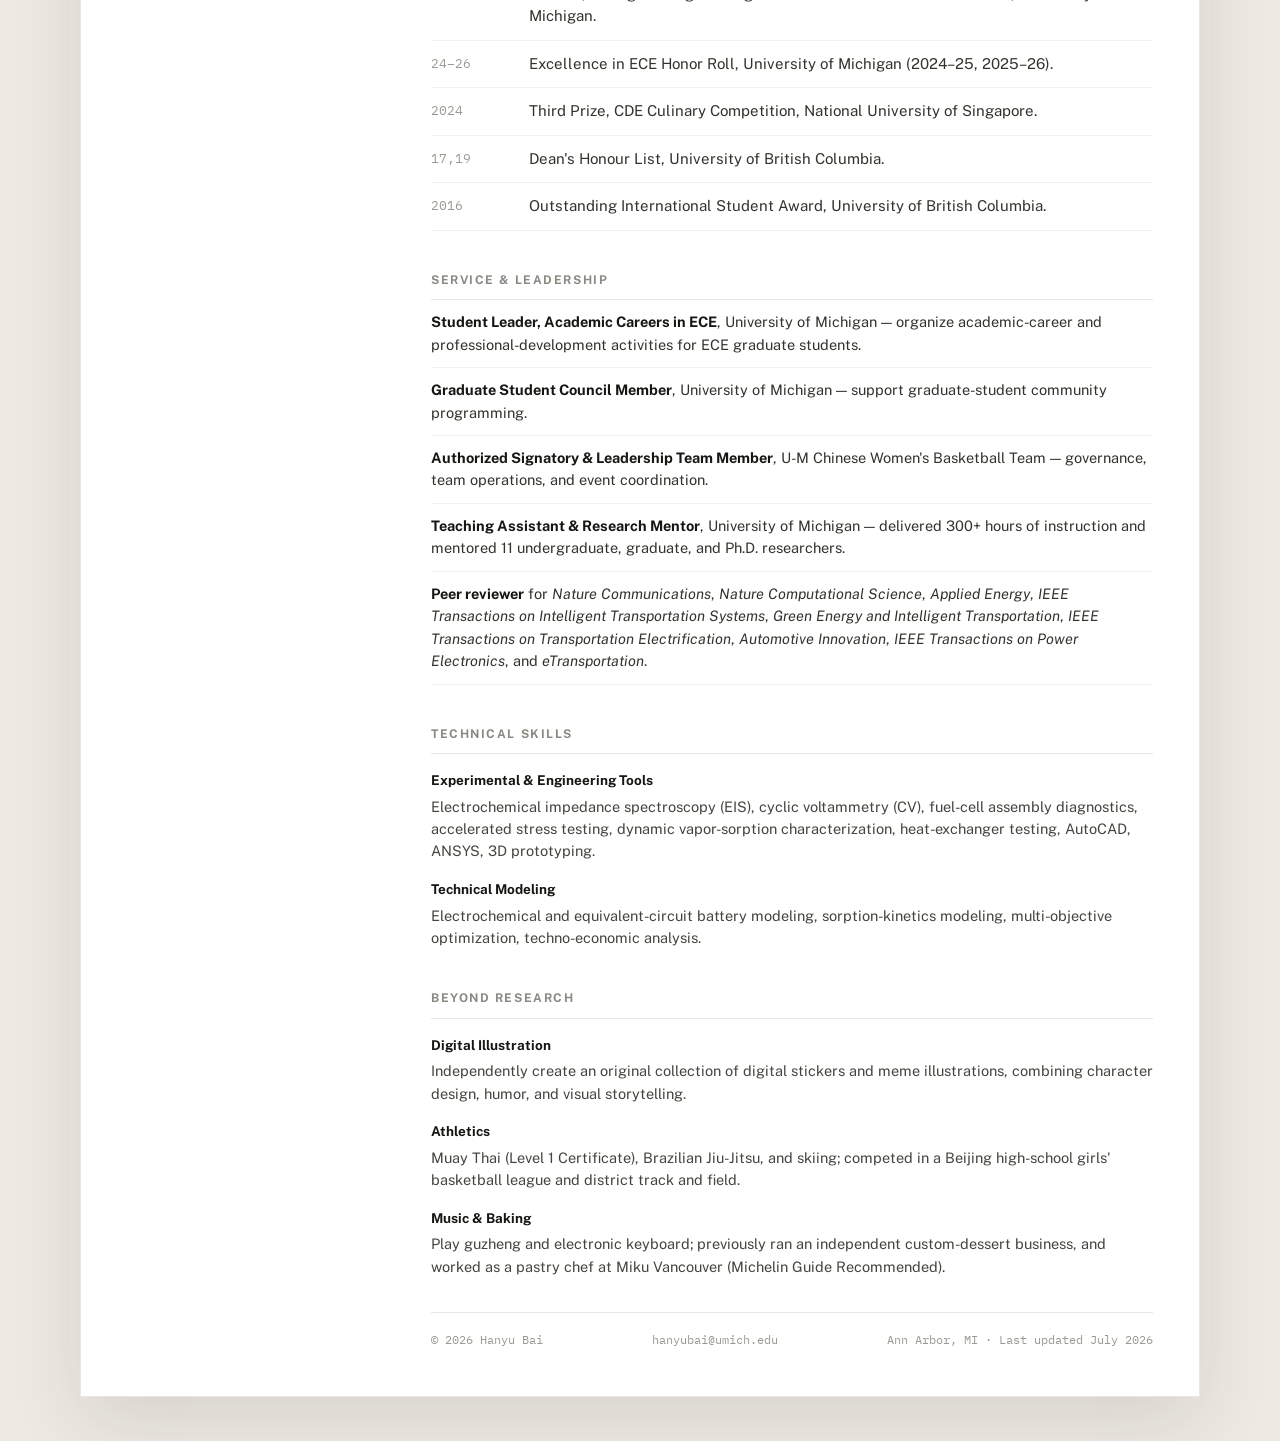
==== commit f6078c70: "Update index.html" ====
--- a/index.html
+++ b/index.html
@@ -25,7 +25,7 @@
        ================================================================ -->
   <aside class="sidebar">
     <!-- Replace assets/portrait.svg with your own photo (e.g. assets/portrait.jpg) -->
-    <img class="portrait" src="assets/portrait.svg" alt="Portrait of Hanyu Bai">
+    <img class="portrait" src="assets/portrait.jpg" alt="Portrait of Hanyu Bai">
 
     <h1 class="name">Hanyu Bai</h1>
     <div class="role">Ph.D. Candidate</div>
@@ -41,10 +41,10 @@
     <ul class="contact">
       <li><a href="mailto:hanyubai@umich.edu">hanyubai@umich.edu</a></li>
       <li><a href="tel:+17342633532">+1 734 263 3532</a></li>
-      <li><a href="assets/CV.pdf">Curriculum Vitae (PDF)</a></li>
-      <li><a href="#" target="_blank" rel="noopener">Google Scholar</a></li>
-      <li><a href="#" target="_blank" rel="noopener">GitHub</a></li>
-      <li><a href="#" target="_blank" rel="noopener">LinkedIn</a></li>
+      <li><a href="assets/MICDE_resume.pdf">Curriculum Vitae (PDF)</a></li>
+      <li><a href="https://scholar.google.com/citations?user=Pw-GprcAAAAJ&hl=en" target="_blank" rel="noopener">Google Scholar</a></li>
+      <!-- <li><a href="#" target="_blank" rel="noopener">GitHub</a></li> -->
+      <li><a href="https://www.linkedin.com/in/hanyu-bai-4b7b99179/?lipi=urn%3Ali%3Apage%3Ad_flagship3_profile_view_base_contact_details%3BGoCaRFQ%2FR0e9BGYMMytJqg%3D%3D" target="_blank" rel="noopener">LinkedIn</a></li>
     </ul>
 
     <nav class="nav" aria-label="Sections">
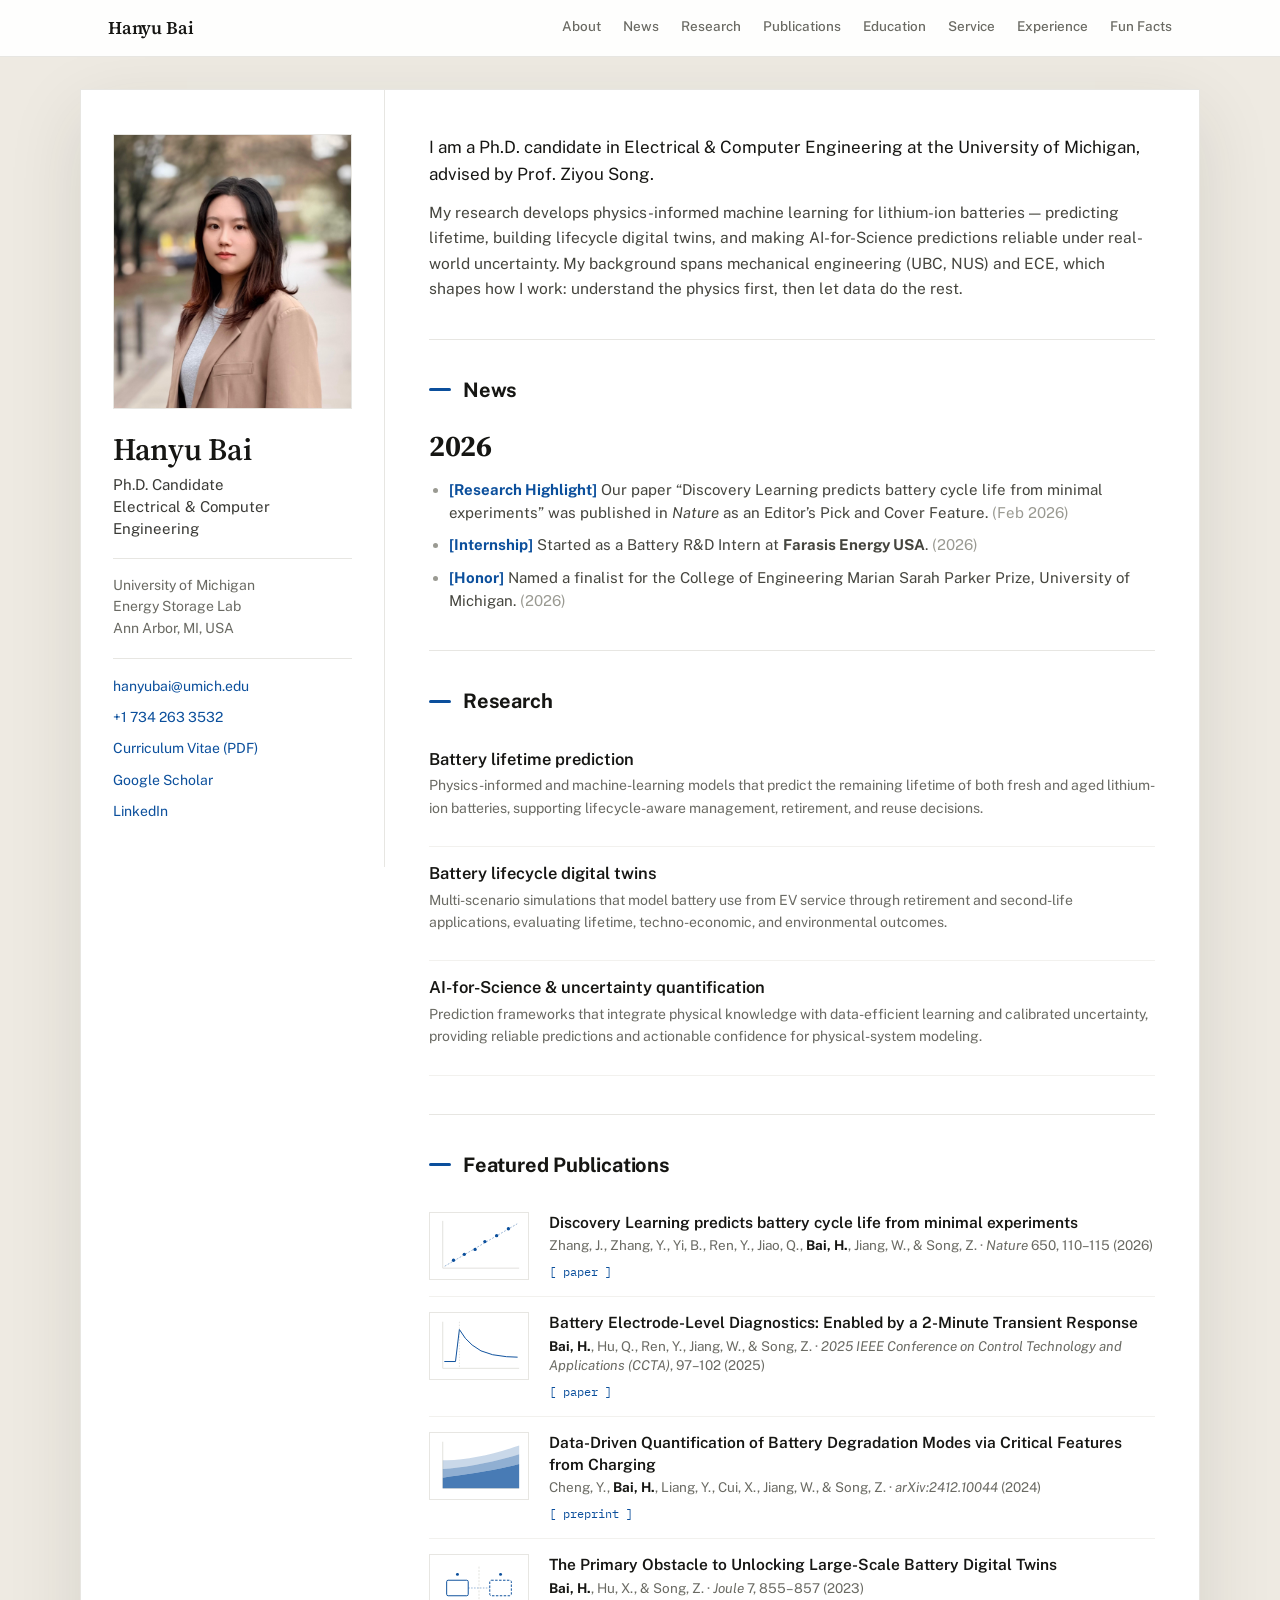
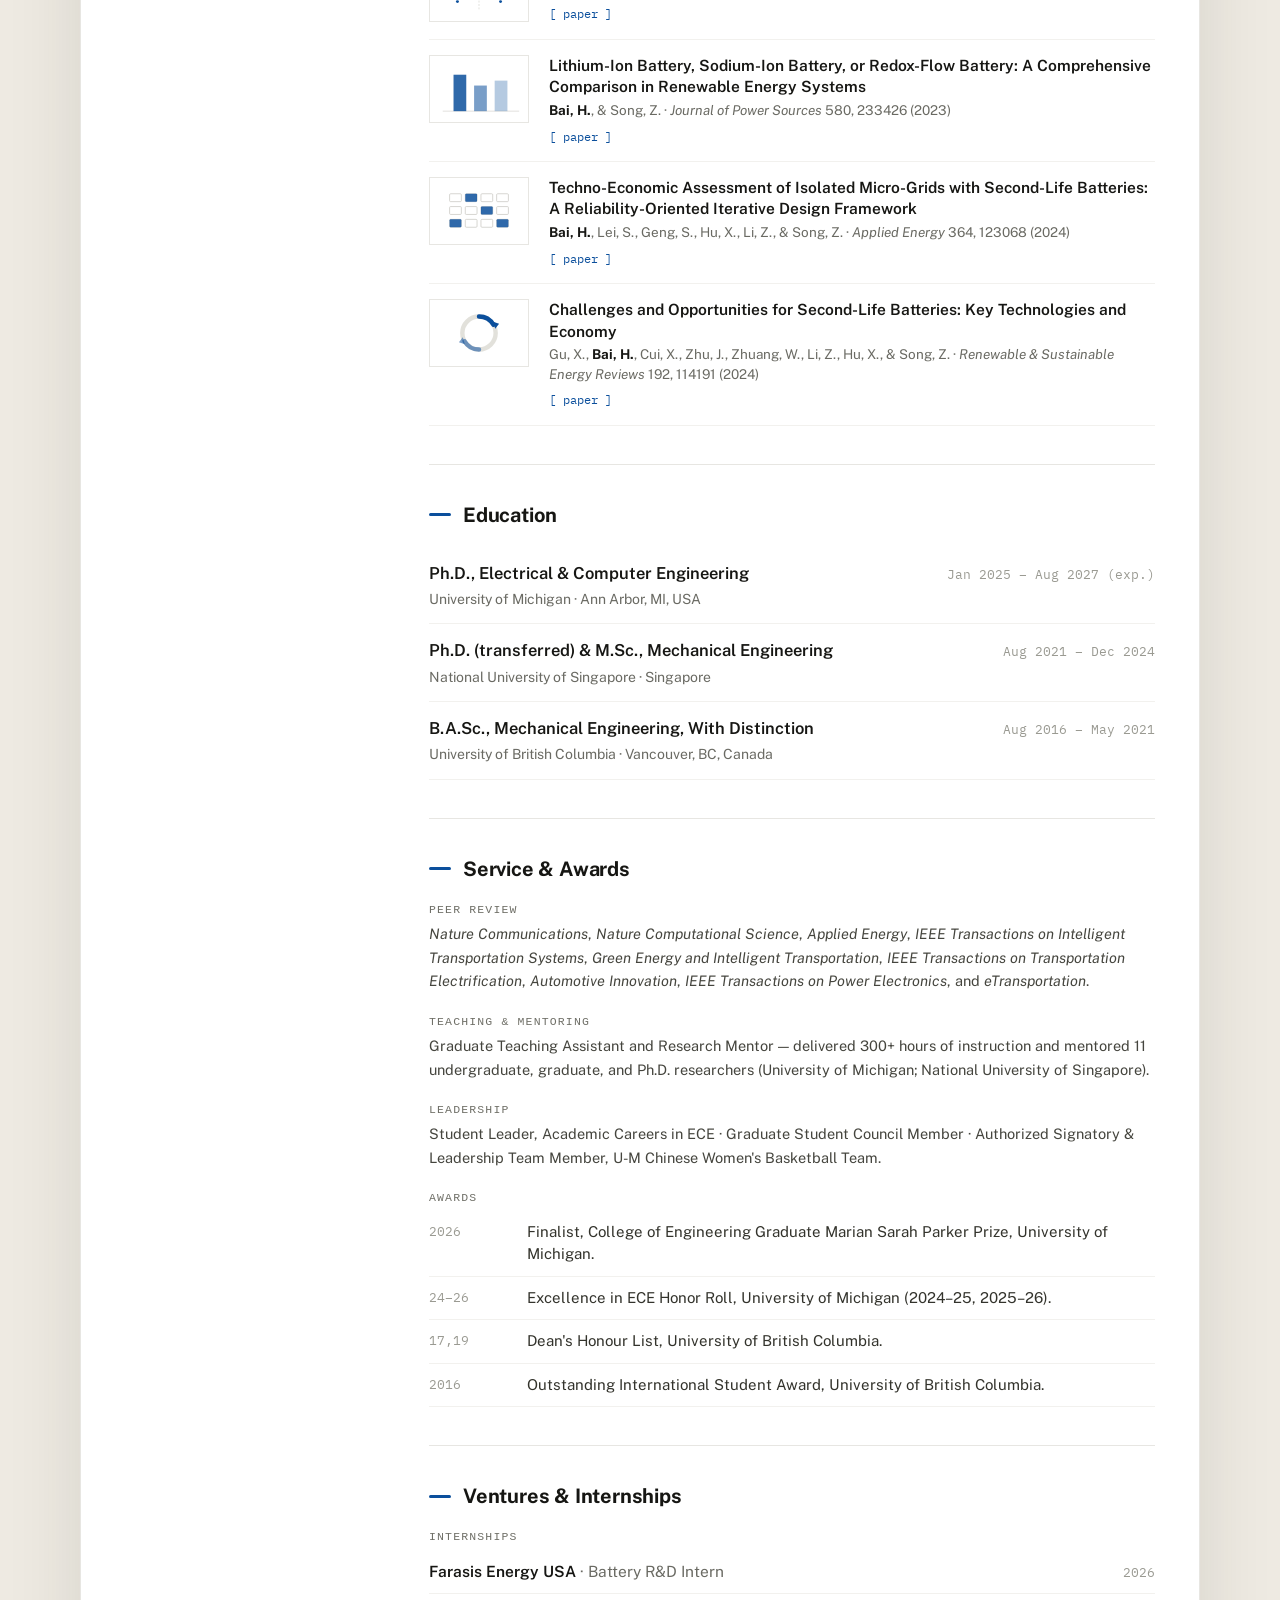
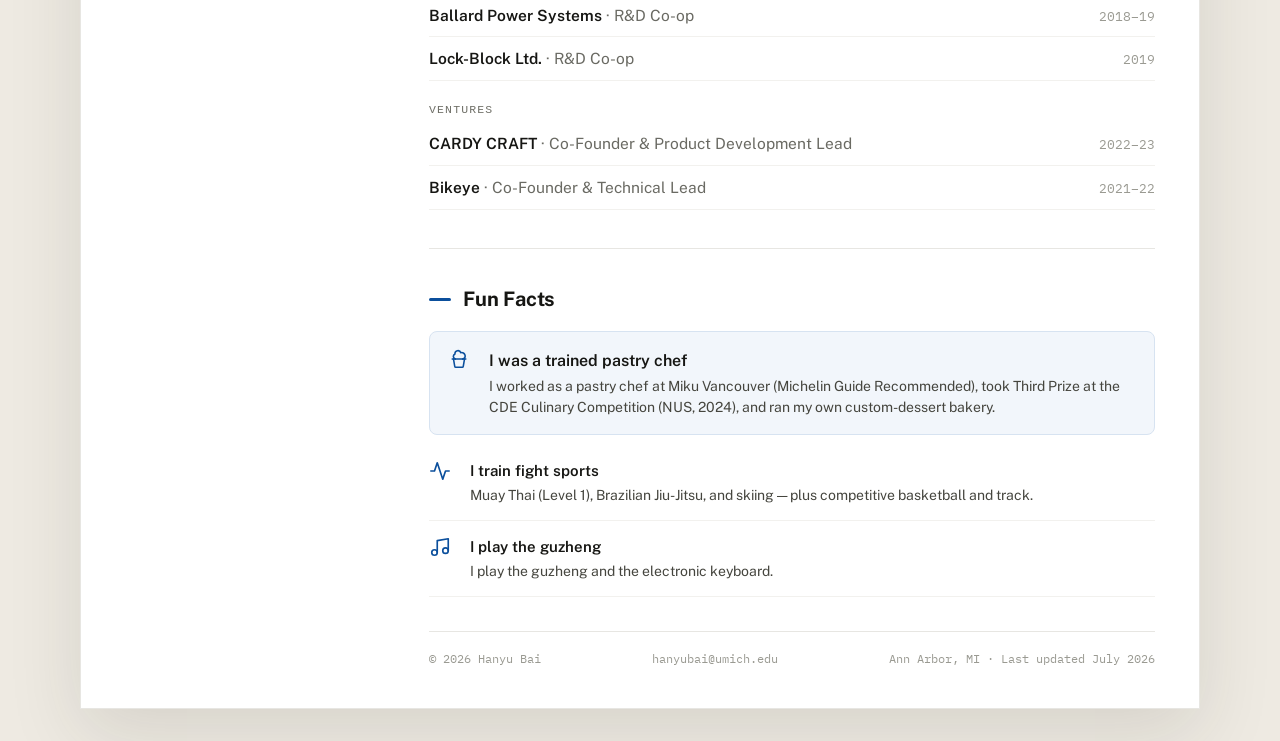
==== commit 444e7ff5: "Add files via upload" ====
--- a/index.html
+++ b/index.html
@@ -4,13 +4,9 @@
   <meta charset="UTF-8">
   <meta name="viewport" content="width=device-width, initial-scale=1.0">
 
-  <!-- ==================================================================
-       EDIT THESE: page title + description (shown in browser tab / search)
-       ================================================================== -->
   <title>Hanyu Bai — Electrical &amp; Computer Engineering, University of Michigan</title>
   <meta name="description" content="Hanyu Bai is a Ph.D. candidate in Electrical & Computer Engineering at the University of Michigan, working on physics-informed machine learning for lithium-ion batteries.">
 
-  <!-- Fonts (loaded from Google Fonts CDN) -->
   <link rel="preconnect" href="https://fonts.googleapis.com">
   <link rel="preconnect" href="https://fonts.gstatic.com" crossorigin>
   <link href="https://fonts.googleapis.com/css2?family=Public+Sans:wght@400;500;600;700&family=Source+Serif+4:opsz,wght@8..60,400;8..60,500;8..60,600;8..60,700&family=IBM+Plex+Mono:wght@400;500&display=swap" rel="stylesheet">
@@ -18,13 +14,27 @@
   <link rel="stylesheet" href="styles.css">
 </head>
 <body>
+<header class="topbar">
+  <div class="topbar-inner">
+    <div class="brand"><a href="#about">Hanyu Bai</a></div>
+    <nav class="topnav" aria-label="Sections">
+      <a href="#about">About</a>
+      <a href="#news">News</a>
+      <a href="#research">Research</a>
+      <a href="#publications">Publications</a>
+      <a href="#education">Education</a>
+      <a href="#service">Service</a>
+      <a href="#experience">Experience</a>
+      <a href="#funfacts">Fun Facts</a>
+    </nav>
+  </div>
+</header>
 <div class="page">
 
   <!-- ================================================================
        SIDEBAR  —  photo, name, contact, in-page navigation
        ================================================================ -->
   <aside class="sidebar">
-    <!-- Replace assets/portrait.svg with your own photo (e.g. assets/portrait.jpg) -->
     <img class="portrait" src="assets/portrait.jpg" alt="Portrait of Hanyu Bai">
 
     <h1 class="name">Hanyu Bai</h1>
@@ -41,25 +51,10 @@
     <ul class="contact">
       <li><a href="mailto:hanyubai@umich.edu">hanyubai@umich.edu</a></li>
       <li><a href="tel:+17342633532">+1 734 263 3532</a></li>
-      <li><a href="assets/MICDE_resume.pdf">Curriculum Vitae (PDF)</a></li>
-      <li><a href="https://scholar.google.com/citations?user=Pw-GprcAAAAJ&hl=en" target="_blank" rel="noopener">Google Scholar</a></li>
-      <!-- <li><a href="#" target="_blank" rel="noopener">GitHub</a></li> -->
-      <li><a href="https://www.linkedin.com/in/hanyu-bai-4b7b99179/?lipi=urn%3Ali%3Apage%3Ad_flagship3_profile_view_base_contact_details%3BGoCaRFQ%2FR0e9BGYMMytJqg%3D%3D" target="_blank" rel="noopener">LinkedIn</a></li>
+      <li><a href="assets/CV.pdf">Curriculum Vitae (PDF)</a></li>
+      <li><a href="#" target="_blank" rel="noopener">Google Scholar</a></li>
+      <li><a href="#" target="_blank" rel="noopener">LinkedIn</a></li>
     </ul>
-
-    <nav class="nav" aria-label="Sections">
-      <a href="#about">About</a>
-      <a href="#research">Research</a>
-      <a href="#news">News</a>
-      <a href="#publications">Publications</a>
-      <a href="#education">Education</a>
-      <a href="#experience">Experience</a>
-      <a href="#ventures">Ventures</a>
-      <a href="#honors">Honors &amp; Awards</a>
-      <a href="#service">Service</a>
-      <a href="#skills">Skills</a>
-      <a href="#beyond">Beyond Research</a>
-    </nav>
   </aside>
 
   <!-- ================================================================
@@ -69,52 +64,50 @@
 
     <!-- ABOUT ------------------------------------------------------- -->
     <section class="section" id="about">
-      <p class="lead">I am a Ph.D. candidate in Electrical &amp; Computer Engineering at the <b>University of Michigan</b>, advised by Prof. Ziyou Song in the Energy Storage Lab.</p>
-      <p class="para">My research develops physics-informed machine learning for lithium-ion batteries — predicting lifetime, building lifecycle digital twins, and making AI-for-Science predictions reliable under real-world uncertainty. My background spans mechanical engineering (UBC, NUS) and ECE, which shapes how I work: understand the physics first, then let data do the rest. I have also worked on battery R&amp;D at Farasis Energy and co-founded two hardware ventures.</p>
-      <p class="interests"><b>Interests:</b> battery lifetime prediction · lifecycle digital twins · AI-for-Science &amp; uncertainty quantification · electrode-level diagnostics · second-life batteries</p>
-    </section>
-
-    <!-- RESEARCH ---------------------------------------------------- -->
+      <p class="lead">I am a Ph.D. candidate in Electrical &amp; Computer Engineering at the University of Michigan, advised by Prof. Ziyou Song.</p>
+      <p class="para">My research develops physics-informed machine learning for lithium-ion batteries — predicting lifetime, building lifecycle digital twins, and making AI-for-Science predictions reliable under real-world uncertainty. My background spans mechanical engineering (UBC, NUS) and ECE, which shapes how I work: understand the physics first, then let data do the rest.</p>
+    </section>
+
+    <!-- NEWS (lab-style: year heading + tagged bullets) ------------ -->
+    <section class="section" id="news">
+      <h2>News</h2>
+      <div class="news-year">2026</div>
+      <ul class="newslist">
+        <!-- <li><span class="tag">[Award]</span> Our paper “Battery Electrode-Level Diagnostics: Enabled by a 2-Minute Transient Response” won the 2026 IEEE Control Systems Society <b>Best CCTA Paper Award</b>. <span class="date">(Mar 2026)</span></li> -->
+        <li><span class="tag">[Research Highlight]</span> Our paper “Discovery Learning predicts battery cycle life from minimal experiments” was published in <i>Nature</i> as an Editor’s Pick and Cover Feature. <span class="date">(Feb 2026)</span></li>
+        <li><span class="tag">[Internship]</span> Started as a Battery R&amp;D Intern at <b>Farasis Energy USA</b>. <span class="date">(2026)</span></li>
+        <li><span class="tag">[Honor]</span> Named a finalist for the College of Engineering Marian Sarah Parker Prize, University of Michigan. <span class="date">(2026)</span></li>
+      </ul>
+      <!-- <div class="news-year">2025</div>
+      <ul class="newslist">
+        <li><span class="tag">[New Position]</span> Joined the University of Michigan ECE Ph.D. program. <span class="date">(Jan 2025)</span></li>
+      </ul> -->
+    </section>
+
+    <!-- RESEARCH (科研相关) ----------------------------------------- -->
     <section class="section" id="research">
       <h2>Research</h2>
       <div class="entry">
         <div class="entry-title">Battery lifetime prediction</div>
-        <p class="entry-sub">Physics-informed and machine-learning models that predict the remaining lifetime of both fresh and aged lithium-ion batteries, supporting lifecycle-aware battery management, retirement, maintenance, and reuse decisions.</p>
+        <p class="entry-sub">Physics-informed and machine-learning models that predict the remaining lifetime of both fresh and aged lithium-ion batteries, supporting lifecycle-aware management, retirement, and reuse decisions.</p>
       </div>
       <div class="entry">
         <div class="entry-title">Battery lifecycle digital twins</div>
-        <p class="entry-sub">Multi-scenario simulations that model battery use from EV service through retirement and second-life applications, evaluating lifetime, techno-economic, and environmental outcomes to identify sustainable deployment strategies.</p>
+        <p class="entry-sub">Multi-scenario simulations that model battery use from EV service through retirement and second-life applications, evaluating lifetime, techno-economic, and environmental outcomes.</p>
       </div>
       <div class="entry">
         <div class="entry-title">AI-for-Science &amp; uncertainty quantification</div>
-        <p class="entry-sub">Prediction frameworks that integrate physical knowledge with data-efficient learning and calibrated uncertainty, providing reliable predictions and actionable confidence guidance for physical-system modeling.</p>
-      </div>
-      <div class="entry">
-        <div class="entry-title">Electrode-level diagnostics</div>
-        <p class="entry-sub">Online parameter identification and state-of-health estimation — including electrode-level diagnostics enabled by a two-minute transient response — deployable with routinely available BMS data.</p>
-      </div>
-    </section>
-
-    <!-- NEWS -------------------------------------------------------- -->
-    <section class="section" id="news">
-      <h2>News</h2>
-      <div class="rows">
-        <div class="row"><span class="when">2026</span><span class="what">Started as a Battery R&amp;D Intern at <b>Farasis Energy USA</b>.</span></div>
-        <div class="row"><span class="when">2026</span><span class="what">Co-authored a paper in <i>Nature</i> on predicting battery cycle life from minimal experiments.</span></div>
-        <div class="row"><span class="when">2026</span><span class="what">Named a finalist for the College of Engineering Marian Sarah Parker Prize, University of Michigan.</span></div>
-        <div class="row"><span class="when">2025</span><span class="what">Presented electrode-level battery diagnostics work at IEEE CCTA.</span></div>
-        <div class="row"><span class="when">2025</span><span class="what">Joined the University of Michigan ECE Ph.D. program.</span></div>
-      </div>
-    </section>
-
-    <!-- PUBLICATIONS ------------------------------------------------ -->
+        <p class="entry-sub">Prediction frameworks that integrate physical knowledge with data-efficient learning and calibrated uncertainty, providing reliable predictions and actionable confidence for physical-system modeling.</p>
+      </div>
+    </section>
+
+    <!-- FEATURED PUBLICATIONS --------------------------------------- -->
     <section class="section" id="publications">
-      <h2>Publications</h2>
+      <h2>Featured Publications</h2>
       <div class="pubs">
 
-        <!-- To add a paper: copy one .pub block and edit its fields. -->
-        <article class="pub">
-          <img class="pub-fig" src="assets/paper.svg" alt="">
+        <article class="pub">
+          <img class="pub-fig" src="assets/paper1.svg" alt="">
           <div>
             <div class="pub-title">Discovery Learning predicts battery cycle life from minimal experiments</div>
             <div class="pub-meta">Zhang, J., Zhang, Y., Yi, B., Ren, Y., Jiao, Q., <b>Bai, H.</b>, Jiang, W., &amp; Song, Z. · <i>Nature</i> 650, 110–115 (2026)</div>
@@ -123,7 +116,7 @@
         </article>
 
         <article class="pub">
-          <img class="pub-fig" src="assets/paper.svg" alt="">
+          <img class="pub-fig" src="assets/paper2.svg" alt="">
           <div>
             <div class="pub-title">Battery Electrode-Level Diagnostics: Enabled by a 2-Minute Transient Response</div>
             <div class="pub-meta"><b>Bai, H.</b>, Hu, Q., Ren, Y., Jiang, W., &amp; Song, Z. · <i>2025 IEEE Conference on Control Technology and Applications (CCTA)</i>, 97–102 (2025)</div>
@@ -132,7 +125,7 @@
         </article>
 
         <article class="pub">
-          <img class="pub-fig" src="assets/paper.svg" alt="">
+          <img class="pub-fig" src="assets/paper3.svg" alt="">
           <div>
             <div class="pub-title">Data-Driven Quantification of Battery Degradation Modes via Critical Features from Charging</div>
             <div class="pub-meta">Cheng, Y., <b>Bai, H.</b>, Liang, Y., Cui, X., Jiang, W., &amp; Song, Z. · <i>arXiv:2412.10044</i> (2024)</div>
@@ -141,7 +134,7 @@
         </article>
 
         <article class="pub">
-          <img class="pub-fig" src="assets/paper.svg" alt="">
+          <img class="pub-fig" src="assets/paper4.svg" alt="">
           <div>
             <div class="pub-title">The Primary Obstacle to Unlocking Large-Scale Battery Digital Twins</div>
             <div class="pub-meta"><b>Bai, H.</b>, Hu, X., &amp; Song, Z. · <i>Joule</i> 7, 855–857 (2023)</div>
@@ -150,7 +143,7 @@
         </article>
 
         <article class="pub">
-          <img class="pub-fig" src="assets/paper.svg" alt="">
+          <img class="pub-fig" src="assets/paper5.svg" alt="">
           <div>
             <div class="pub-title">Lithium-Ion Battery, Sodium-Ion Battery, or Redox-Flow Battery: A Comprehensive Comparison in Renewable Energy Systems</div>
             <div class="pub-meta"><b>Bai, H.</b>, &amp; Song, Z. · <i>Journal of Power Sources</i> 580, 233426 (2023)</div>
@@ -159,7 +152,7 @@
         </article>
 
         <article class="pub">
-          <img class="pub-fig" src="assets/paper.svg" alt="">
+          <img class="pub-fig" src="assets/paper6.svg" alt="">
           <div>
             <div class="pub-title">Techno-Economic Assessment of Isolated Micro-Grids with Second-Life Batteries: A Reliability-Oriented Iterative Design Framework</div>
             <div class="pub-meta"><b>Bai, H.</b>, Lei, S., Geng, S., Hu, X., Li, Z., &amp; Song, Z. · <i>Applied Energy</i> 364, 123068 (2024)</div>
@@ -168,16 +161,7 @@
         </article>
 
         <article class="pub">
-          <img class="pub-fig" src="assets/paper.svg" alt="">
-          <div>
-            <div class="pub-title">Effect of Polyvinylpyrrolidone and Lithium Chloride Composite Desiccant-Coated Heat Exchangers on Dehumidification Studies</div>
-            <div class="pub-meta"><b>Bai, H.</b>, Wee, M. G. V., Chinnappan, A., Li, J., Shang, R., &amp; Ramakrishna, S. · <i>Applied Thermal Engineering</i>, 123318 (2024)</div>
-            <div class="pub-links"><a href="https://doi.org/10.1016/j.applthermaleng.2024.123318" target="_blank" rel="noopener">[ paper ]</a></div>
-          </div>
-        </article>
-
-        <article class="pub">
-          <img class="pub-fig" src="assets/paper.svg" alt="">
+          <img class="pub-fig" src="assets/paper8.svg" alt="">
           <div>
             <div class="pub-title">Challenges and Opportunities for Second-Life Batteries: Key Technologies and Economy</div>
             <div class="pub-meta">Gu, X., <b>Bai, H.</b>, Cui, X., Zhu, J., Zhuang, W., Li, Z., Hu, X., &amp; Song, Z. · <i>Renewable &amp; Sustainable Energy Reviews</i> 192, 114191 (2024)</div>
@@ -185,14 +169,6 @@
           </div>
         </article>
 
-        <article class="pub">
-          <img class="pub-fig" src="assets/paper.svg" alt="">
-          <div>
-            <div class="pub-title">A Water-Saving Dust-Suppressing Sprayer Design for a Conveyor Belt</div>
-            <div class="pub-meta"><b>Bai, H.</b> · Chinese Patent CN 203997968 U (2014)</div>
-          </div>
-        </article>
-
       </div>
     </section>
 
@@ -204,11 +180,7 @@
         <div class="entry-sub">University of Michigan · Ann Arbor, MI, USA</div>
       </div>
       <div class="entry">
-        <div class="entry-head"><span class="entry-title">Ph.D., Mechanical Engineering <span style="font-weight:400;color:var(--muted)">(transferred)</span></span><span class="entry-date">Aug 2022 – Dec 2024</span></div>
-        <div class="entry-sub">National University of Singapore · Singapore</div>
-      </div>
-      <div class="entry">
-        <div class="entry-head"><span class="entry-title">M.Sc., Mechanical Engineering</span><span class="entry-date">Aug 2021 – May 2022</span></div>
+        <div class="entry-head"><span class="entry-title">Ph.D. (transferred) &amp; M.Sc., Mechanical Engineering</span><span class="entry-date">Aug 2021 – Dec 2024</span></div>
         <div class="entry-sub">National University of Singapore · Singapore</div>
       </div>
       <div class="entry">
@@ -217,135 +189,72 @@
       </div>
     </section>
 
-    <!-- EXPERIENCE -------------------------------------------------- -->
-    <section class="section" id="experience">
-      <h2>Experience</h2>
-
-      <div class="entry">
-        <div class="entry-head"><span class="entry-title">Battery R&amp;D Intern</span><span class="entry-date">May 2026 – Aug 2026</span></div>
-        <div class="entry-sub">Farasis Energy USA</div>
-        <ul>
-          <li>Developing online parameter-identification and state-of-health (SOH) diagnostics for EV lithium-ion batteries by integrating electrochemical models with lightweight machine learning and routinely available BMS data, for deployment in cloud-based BMS systems and EV testing centers.</li>
-          <li>Analyzing effects of driving behavior, duty-cycle variability, and climate on aging trajectories; designing degradation-characterization experiments to validate diagnostic models.</li>
-        </ul>
-      </div>
-
-      <div class="entry">
-        <div class="entry-head"><span class="entry-title">Graduate Research Assistant</span><span class="entry-date">Sep 2022 – Present</span></div>
-        <div class="entry-sub">Energy Storage Lab · Advisor: Prof. Ziyou Song</div>
-        <ul>
-          <li>Physics-informed and machine-learning models to predict the remaining lifetime of fresh and aged lithium-ion batteries.</li>
-          <li>Battery lifecycle digital twins for multi-scenario simulations from EV service through retirement and second-life applications.</li>
-          <li>AI-for-Science prediction frameworks integrating physical knowledge with data-efficient learning and calibrated uncertainty quantification.</li>
-        </ul>
-      </div>
-
-      <div class="entry">
-        <div class="entry-head"><span class="entry-title">Graduate Teaching Assistant</span><span class="entry-date">Aug 2022 – Dec 2024</span></div>
-        <div class="entry-sub">Department of Mechanical Engineering, National University of Singapore</div>
-        <ul>
-          <li>Led graduate labs for ME5418 Machine Learning in Robotics — reinforcement-learning fundamentals and maze-based optimal path-planning implementation.</li>
-          <li>Facilitated ME2142 Feedback Control Systems and ME2112 Strength of Materials labs and tutorials.</li>
-        </ul>
-      </div>
-
-      <div class="entry">
-        <div class="entry-head"><span class="entry-title">Graduate Research Assistant</span><span class="entry-date">Aug 2021 – May 2022</span></div>
-        <div class="entry-sub">NUS Mechanical Engineering · Advisor: Prof. Seeram Ramakrishna</div>
-        <ul>
-          <li>Developed PVP–LiCl composite desiccants; identified a 66.7 wt% composition with 280% equilibrium sorption capacity at 75% RH and 25 °C.</li>
-          <li>Designed PVP–LiCl-coated heat-exchanger prototypes with eightfold higher moisture-removal capacity than a silica-gel control; modeled sorption kinetics with the Elovich framework.</li>
-        </ul>
-      </div>
-
-      <div class="entry">
-        <div class="entry-head"><span class="entry-title">R&amp;D Co-op</span><span class="entry-date">May 2019 – Sep 2019</span></div>
-        <div class="entry-sub">Lock-Block Ltd.</div>
-        <ul>
-          <li>Conducted concrete mix-design trials; built AutoCAD assemblies and 3D-printed prototypes for design evaluation.</li>
-          <li>Assessed the seismic performance of a 6-meter Lock-Block arch via ANSYS simulations.</li>
-        </ul>
-      </div>
-
-      <div class="entry">
-        <div class="entry-head"><span class="entry-title">R&amp;D Co-op</span><span class="entry-date">Sep 2018 – May 2019</span></div>
-        <div class="entry-sub">Ballard Power Systems</div>
-        <ul>
-          <li>Characterized gas-diffusion-layer materials and ran fuel-cell diagnostic and accelerated-stress tests for material selection.</li>
-          <li>Streamlined diagnostic protocols to reduce testing time; authored facility procedures and user manuals.</li>
-        </ul>
-      </div>
-    </section>
-
-    <!-- ENTREPRENEURIAL --------------------------------------------- -->
-    <section class="section" id="ventures">
-      <h2>Entrepreneurial Experience</h2>
-
-      <div class="entry">
-        <div class="entry-head"><span class="entry-title">Co-Founder &amp; Product Development Lead</span><span class="entry-date">May 2022 – Sep 2023</span></div>
-        <div class="entry-sub">CARDY CRAFT</div>
-        <ul>
-          <li>Co-founded a sustainable pet-furniture venture building modular, reconfigurable cat-climbing systems from recyclable cardboard components.</li>
-          <li>Designed the modular architecture and an interactive 3D configuration workflow for layout customization, structural feasibility, and component counts.</li>
-        </ul>
-      </div>
-
-      <div class="entry">
-        <div class="entry-head"><span class="entry-title">Co-Founder &amp; Technical Lead</span><span class="entry-date">Sep 2021 – Aug 2022</span></div>
-        <div class="entry-sub">Bikeye</div>
-        <ul>
-          <li>Co-founded a cycling-safety venture developing an mmWave-radar collision-warning system that detects vehicles, estimates trajectories, and issues early avoidance alerts.</li>
-          <li>Contributed to sensing architecture, trajectory-prediction logic, prototyping, and user-centered warning design.</li>
-        </ul>
-      </div>
-    </section>
-
-    <!-- HONORS ------------------------------------------------------ -->
-    <section class="section" id="honors">
-      <h2>Honors &amp; Awards</h2>
+    <!-- SERVICE & AWARDS (科研服务：审稿 / TA / 获奖) ---------------- -->
+    <section class="section" id="service">
+      <h2>Service &amp; Awards</h2>
+
+      <div class="sublabel">Peer Review</div>
+      <p class="para" style="margin:2px 0 0; font-size:14.5px; color:var(--body);"><i>Nature Communications</i>, <i>Nature Computational Science</i>, <i>Applied Energy</i>, <i>IEEE Transactions on Intelligent Transportation Systems</i>, <i>Green Energy and Intelligent Transportation</i>, <i>IEEE Transactions on Transportation Electrification</i>, <i>Automotive Innovation</i>, <i>IEEE Transactions on Power Electronics</i>, and <i>eTransportation</i>.</p>
+
+      <div class="sublabel">Teaching &amp; Mentoring</div>
+      <p class="para" style="margin:2px 0 0; font-size:14.5px; color:var(--body);">Graduate Teaching Assistant and Research Mentor — delivered 300+ hours of instruction and mentored 11 undergraduate, graduate, and Ph.D. researchers (University of Michigan; National University of Singapore).</p>
+
+      <div class="sublabel">Leadership</div>
+      <p class="para" style="margin:2px 0 0; font-size:14.5px; color:var(--body);">Student Leader, Academic Careers in ECE · Graduate Student Council Member · Authorized Signatory &amp; Leadership Team Member, U-M Chinese Women&#39;s Basketball Team.</p>
+
+      <div class="sublabel">Awards</div>
       <div class="rows">
         <div class="row"><span class="when">2026</span><span class="what">Finalist, College of Engineering Graduate Marian Sarah Parker Prize, University of Michigan.</span></div>
         <div class="row"><span class="when">24–26</span><span class="what">Excellence in ECE Honor Roll, University of Michigan (2024–25, 2025–26).</span></div>
-        <div class="row"><span class="when">2024</span><span class="what">Third Prize, CDE Culinary Competition, National University of Singapore.</span></div>
         <div class="row"><span class="when">17,19</span><span class="what">Dean&#39;s Honour List, University of British Columbia.</span></div>
         <div class="row"><span class="when">2016</span><span class="what">Outstanding International Student Award, University of British Columbia.</span></div>
       </div>
     </section>
 
-    <!-- SERVICE ----------------------------------------------------- -->
-    <section class="section" id="service">
-      <h2>Service &amp; Leadership</h2>
-      <ul class="plain">
-        <li><b>Student Leader, Academic Careers in ECE</b>, University of Michigan — organize academic-career and professional-development activities for ECE graduate students.</li>
-        <li><b>Graduate Student Council Member</b>, University of Michigan — support graduate-student community programming.</li>
-        <li><b>Authorized Signatory &amp; Leadership Team Member</b>, U-M Chinese Women&#39;s Basketball Team — governance, team operations, and event coordination.</li>
-        <li><b>Teaching Assistant &amp; Research Mentor</b>, University of Michigan — delivered 300+ hours of instruction and mentored 11 undergraduate, graduate, and Ph.D. researchers.</li>
-        <li><b>Peer reviewer</b> for <i>Nature Communications</i>, <i>Nature Computational Science</i>, <i>Applied Energy</i>, <i>IEEE Transactions on Intelligent Transportation Systems</i>, <i>Green Energy and Intelligent Transportation</i>, <i>IEEE Transactions on Transportation Electrification</i>, <i>Automotive Innovation</i>, <i>IEEE Transactions on Power Electronics</i>, and <i>eTransportation</i>.</li>
-      </ul>
-    </section>
-
-    <!-- SKILLS ------------------------------------------------------ -->
-    <section class="section" id="skills">
-      <h2>Technical Skills</h2>
-      <dl class="deflist">
-        <dt>Experimental &amp; Engineering Tools</dt>
-        <dd>Electrochemical impedance spectroscopy (EIS), cyclic voltammetry (CV), fuel-cell assembly diagnostics, accelerated stress testing, dynamic vapor-sorption characterization, heat-exchanger testing, AutoCAD, ANSYS, 3D prototyping.</dd>
-        <dt>Technical Modeling</dt>
-        <dd>Electrochemical and equivalent-circuit battery modeling, sorption-kinetics modeling, multi-objective optimization, techno-economic analysis.</dd>
-      </dl>
-    </section>
-
-    <!-- BEYOND RESEARCH --------------------------------------------- -->
-    <section class="section" id="beyond">
-      <h2>Beyond Research</h2>
-      <dl class="deflist">
-        <dt>Digital Illustration</dt>
-        <dd>Independently create an original collection of digital stickers and meme illustrations, combining character design, humor, and visual storytelling.</dd>
-        <dt>Athletics</dt>
-        <dd>Muay Thai (Level 1 Certificate), Brazilian Jiu-Jitsu, and skiing; competed in a Beijing high-school girls&#39; basketball league and district track and field.</dd>
-        <dt>Music &amp; Baking</dt>
-        <dd>Play guzheng and electronic keyboard; previously ran an independent custom-dessert business, and worked as a pastry chef at Miku Vancouver (Michelin Guide Recommended).</dd>
-      </dl>
+    <!-- VENTURES & INTERNSHIPS (创业实习经历) ------------------------ -->
+    <section class="section" id="experience">
+      <h2>Ventures &amp; Internships</h2>
+
+      <div class="sublabel">Internships</div>
+      <div class="litem"><span class="co">Farasis Energy USA <span>· Battery R&amp;D Intern</span></span><span class="yr">2026</span></div>
+      <div class="litem"><span class="co">Ballard Power Systems <span>· R&amp;D Co-op</span></span><span class="yr">2018–19</span></div>
+      <div class="litem"><span class="co">Lock-Block Ltd. <span>· R&amp;D Co-op</span></span><span class="yr">2019</span></div>
+
+      <div class="sublabel">Ventures</div>
+      <div class="litem"><span class="co">CARDY CRAFT <span>· Co-Founder &amp; Product Development Lead</span></span><span class="yr">2022–23</span></div>
+      <div class="litem"><span class="co">Bikeye <span>· Co-Founder &amp; Technical Lead</span></span><span class="yr">2021–22</span></div>
+    </section>
+
+    <!-- PERSONAL INTERESTS (个人兴趣, with icons) -------------------- -->
+    <section class="section" id="funfacts">
+      <h2>Fun Facts</h2>
+      <div class="interest-list">
+
+        <div class="interest feature">
+          <span class="ic"><svg viewBox="0 0 24 24" fill="none" stroke="currentColor" stroke-width="1.7" stroke-linecap="round" stroke-linejoin="round"><path d="M6 11l1.4 8.1a1 1 0 0 0 1 .9h7.2a1 1 0 0 0 1-.9L18 11"></path><path d="M4.6 11h14.8"></path><path d="M8 11a3 3 0 0 1-.4-5.6A3.3 3.3 0 0 1 14 4a2.8 2.8 0 0 1 2 7"></path></svg></span>
+          <div>
+            <div class="t">I was a trained pastry chef</div>
+            <div class="d">I worked as a pastry chef at Miku Vancouver (Michelin Guide Recommended), took Third Prize at the CDE Culinary Competition (NUS, 2024), and ran my own custom-dessert bakery.</div>
+          </div>
+        </div>
+
+        <div class="interest">
+          <span class="ic"><svg viewBox="0 0 24 24" fill="none" stroke="currentColor" stroke-width="1.8" stroke-linecap="round" stroke-linejoin="round"><path d="M22 12h-4l-3 9L9 3l-3 9H2"></path></svg></span>
+          <div>
+            <div class="t">I train fight sports</div>
+            <div class="d">Muay Thai (Level 1), Brazilian Jiu-Jitsu, and skiing — plus competitive basketball and track.</div>
+          </div>
+        </div>
+
+        <div class="interest">
+          <span class="ic"><svg viewBox="0 0 24 24" fill="none" stroke="currentColor" stroke-width="1.8" stroke-linecap="round" stroke-linejoin="round"><path d="M9 18V5l12-2v13"></path><circle cx="6" cy="18" r="3"></circle><circle cx="18" cy="16" r="3"></circle></svg></span>
+          <div>
+            <div class="t">I play the guzheng</div>
+            <div class="d">I play the guzheng and the electronic keyboard.</div>
+          </div>
+        </div>
+
+      </div>
     </section>
 
     <div class="footer">
--- a/styles.css
+++ b/styles.css
@@ -56,6 +56,7 @@
   display: grid;
   grid-template-columns: var(--rail-w) 1fr;
 }
+.page { margin-top: 32px; margin-bottom: 32px; }
 
 /* =====================================================================
    SIDEBAR
@@ -63,8 +64,8 @@
 .sidebar {
   align-self: start;
   position: sticky;
-  top: 0;
-  padding: 52px 34px;
+  top: 72px;
+  padding: 44px 32px;
   border-right: 1px solid var(--line);
 }
 .portrait {
@@ -111,22 +112,30 @@
 /* =====================================================================
    MAIN COLUMN
    ===================================================================== */
-.main { padding: 52px 46px 46px; min-width: 0; }
-
-.lead { font-size: 17px; line-height: 1.62; color: var(--strong); margin: 0 0 15px; }
+.main { padding: 44px 44px 40px; min-width: 0; }
+
+.lead { font-size: 17px; line-height: 1.6; color: var(--strong); margin: 0 0 12px; }
 .lead b { color: var(--strong); }
-.para { font-size: 16px; line-height: 1.64; color: var(--body); margin: 0 0 15px; }
+.para { font-size: 15.5px; line-height: 1.62; color: var(--body); margin: 0 0 12px; }
 .interests { font-size: 14.5px; line-height: 1.6; color: var(--muted); }
 .interests b { color: var(--strong); }
 
-.section { scroll-margin-top: 24px; }
+/* Section separation + headings */
+.section { scroll-margin-top: 78px; margin-top: 38px; padding-top: 34px; border-top: 1px solid var(--line); }
+.section:first-child { margin-top: 0; padding-top: 0; border-top: none; }
 .section > h2 {
-  font-size: 12px; font-weight: 700; letter-spacing: .13em; text-transform: uppercase;
-  color: #8a8a82; margin: 40px 0 0; padding-bottom: 9px; border-bottom: 1px solid var(--line);
+  font-family: var(--sans);
+  font-size: 20px; font-weight: 700; letter-spacing: -.01em; text-transform: none;
+  color: var(--strong);
+  margin: 0 0 16px; padding: 0; border-bottom: none;
+  display: flex; align-items: center; gap: 12px;
+}
+.section > h2::before {
+  content: ""; flex: none; width: 22px; height: 3px; border-radius: 2px; background: var(--accent);
 }
 
 /* Two-line item (education / short experience header) */
-.entry { padding: 18px 0; border-bottom: 1px solid var(--hair); }
+.entry { padding: 13px 0; border-bottom: 1px solid var(--hair); }
 .entry-head { display: flex; justify-content: space-between; align-items: baseline; gap: 16px; }
 .entry-title { font-size: 16.5px; font-weight: 600; color: var(--strong); }
 .entry-date { font-family: var(--mono); font-size: 12.5px; color: var(--faint); white-space: nowrap; }
@@ -136,14 +145,55 @@
 
 /* News / honors: date + text rows */
 .rows { display: flex; flex-direction: column; }
-.row { display: grid; grid-template-columns: 80px 1fr; gap: 18px; padding: 12px 0; border-bottom: 1px solid var(--hair); }
+.row { display: grid; grid-template-columns: 80px 1fr; gap: 18px; padding: 10px 0; border-bottom: 1px solid var(--hair); }
 .row .when { font-family: var(--mono); font-size: 12.5px; color: var(--faint); }
 .row .what { font-size: 15px; line-height: 1.5; color: #33332c; }
 .row .what b { color: var(--strong); }
 
 /* Publications */
 .pubs { display: flex; flex-direction: column; }
-.pub { display: grid; grid-template-columns: 100px 1fr; gap: 20px; padding: 18px 0; border-bottom: 1px solid var(--hair); align-items: start; }
+.pub { display: grid; grid-template-columns: 100px 1fr; gap: 20px; padding: 15px 0; border-bottom: 1px solid var(--hair); align-items: start; }
+
+/* Sub-label inside a section (e.g. Peer Review / Internships) */
+.sublabel {
+  font-family: var(--mono); font-size: 11.5px; font-weight: 500; letter-spacing: .1em; text-transform: uppercase;
+  color: #6f6f67; margin: 20px 0 3px;
+}
+.sublabel:first-of-type { margin-top: 14px; }
+
+/* Compact one-line rows (companies / ventures) */
+.litem {
+  display: grid; grid-template-columns: 1fr auto; gap: 16px; align-items: baseline;
+  padding: 9px 0; border-bottom: 1px solid var(--hair);
+}
+.litem .co { font-size: 15.5px; color: var(--strong); font-weight: 600; }
+.litem .co span { font-weight: 400; color: var(--muted); }
+.litem .yr { font-family: var(--mono); font-size: 12.5px; color: var(--faint); white-space: nowrap; }
+
+/* Interests with icons */
+.interest-list { display: flex; flex-direction: column; }
+.interest {
+  display: grid; grid-template-columns: 26px 1fr; gap: 15px; align-items: start;
+  padding: 14px 0; border-bottom: 1px solid var(--hair);
+}
+.interest .ic { width: 22px; height: 22px; color: var(--accent); margin-top: 1px; }
+.interest .ic svg { width: 100%; height: 100%; display: block; }
+.interest .t { font-size: 15px; font-weight: 600; color: var(--strong); }
+.interest .d { font-size: 14px; line-height: 1.5; color: var(--body); margin-top: 2px; }
+.interest.feature {
+  background: #f2f6fb; border: 1px solid #d7e3f1; border-radius: 8px;
+  padding: 16px 18px; margin-bottom: 10px;
+}
+.interest.feature .t { font-size: 16px; }
+
+/* News — year-grouped tagged list (lab style) */
+.news-year { font-family: var(--serif); font-weight: 700; font-size: 30px; letter-spacing: -.01em; color: var(--strong); margin: 6px 0 8px; }
+.newslist { list-style: disc; margin: 0 0 14px; padding-left: 20px; }
+.newslist li { font-size: 15px; line-height: 1.55; color: var(--body); margin-bottom: 9px; }
+.newslist li::marker { color: var(--faint); }
+.newslist .tag { font-weight: 700; color: var(--accent); }
+.newslist .date { color: var(--faint); white-space: nowrap; }
+.newslist a { color: var(--accent); text-decoration: underline; }
 .pub-fig { width: 100px; height: 68px; border: 1px solid var(--line); object-fit: cover; background: #f5f4f1; }
 .pub-title { font-size: 15.5px; line-height: 1.4; font-weight: 600; color: var(--strong); }
 .pub-meta { font-size: 13.5px; line-height: 1.45; color: var(--muted); margin: 3px 0 6px; }
@@ -164,6 +214,30 @@
   margin-top: 34px; padding-top: 18px; border-top: 1px solid var(--line);
   display: flex; flex-wrap: wrap; gap: 6px 18px; justify-content: space-between;
 }
+
+/* =====================================================================
+   TOP NAVIGATION BAR
+   ===================================================================== */
+.topbar {
+  position: sticky; top: 0; z-index: 30;
+  background: rgba(255, 255, 255, .92);
+  -webkit-backdrop-filter: blur(6px); backdrop-filter: blur(6px);
+  border-bottom: 1px solid var(--line);
+}
+.topbar-inner {
+  max-width: var(--page-max); margin: 0 auto;
+  display: flex; align-items: center; justify-content: space-between; gap: 24px;
+  height: 56px; padding: 0 28px;
+}
+.brand { font-family: var(--serif); font-weight: 600; font-size: 18px; letter-spacing: -.01em; }
+.brand a { color: var(--strong); }
+.brand a:hover { text-decoration: none; }
+.topnav { display: flex; flex-wrap: wrap; gap: 2px 22px; }
+.topnav a {
+  font-family: var(--sans); font-size: 13.5px; font-weight: 500; color: var(--muted);
+  padding: 3px 0; border-bottom: 2px solid transparent;
+}
+.topnav a:hover { color: var(--accent); text-decoration: none; border-bottom-color: var(--accent); }
 
 /* =====================================================================
    RESPONSIVE
@@ -182,9 +256,11 @@
   }
   .portrait { grid-row: span 5; }
   .name { margin-top: 0; }
-  .affil, .contact, .nav { grid-column: 2; }
-  .nav { display: none; }            /* nav not needed once stacked  */
+  .affil, .contact { grid-column: 2; }
   .main { padding: 34px 26px 40px; }
+  .topbar-inner { flex-direction: column; align-items: flex-start; height: auto; gap: 7px; padding: 10px 22px; }
+  .topnav { gap: 4px 16px; }
+  .topnav a { font-size: 12.5px; }
 }
 @media (max-width: 560px) {
   .sidebar { grid-template-columns: 1fr; }
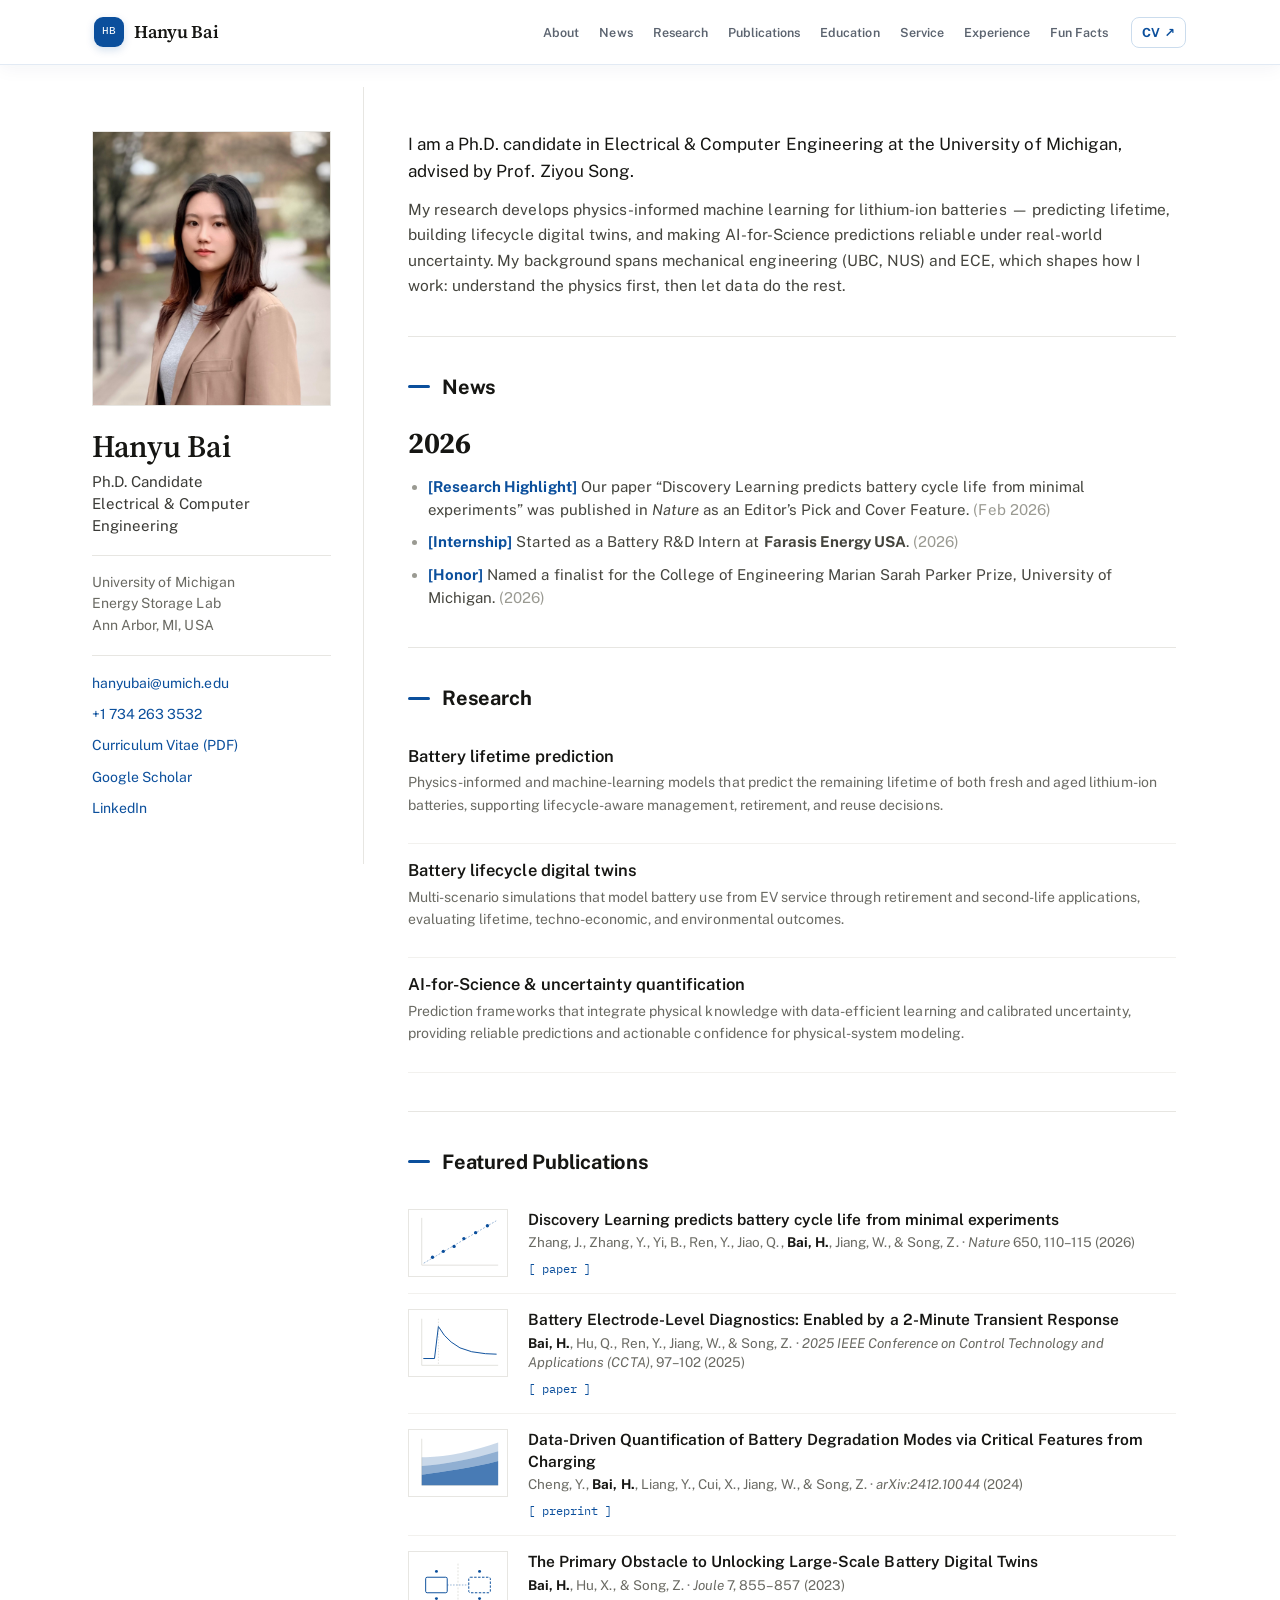
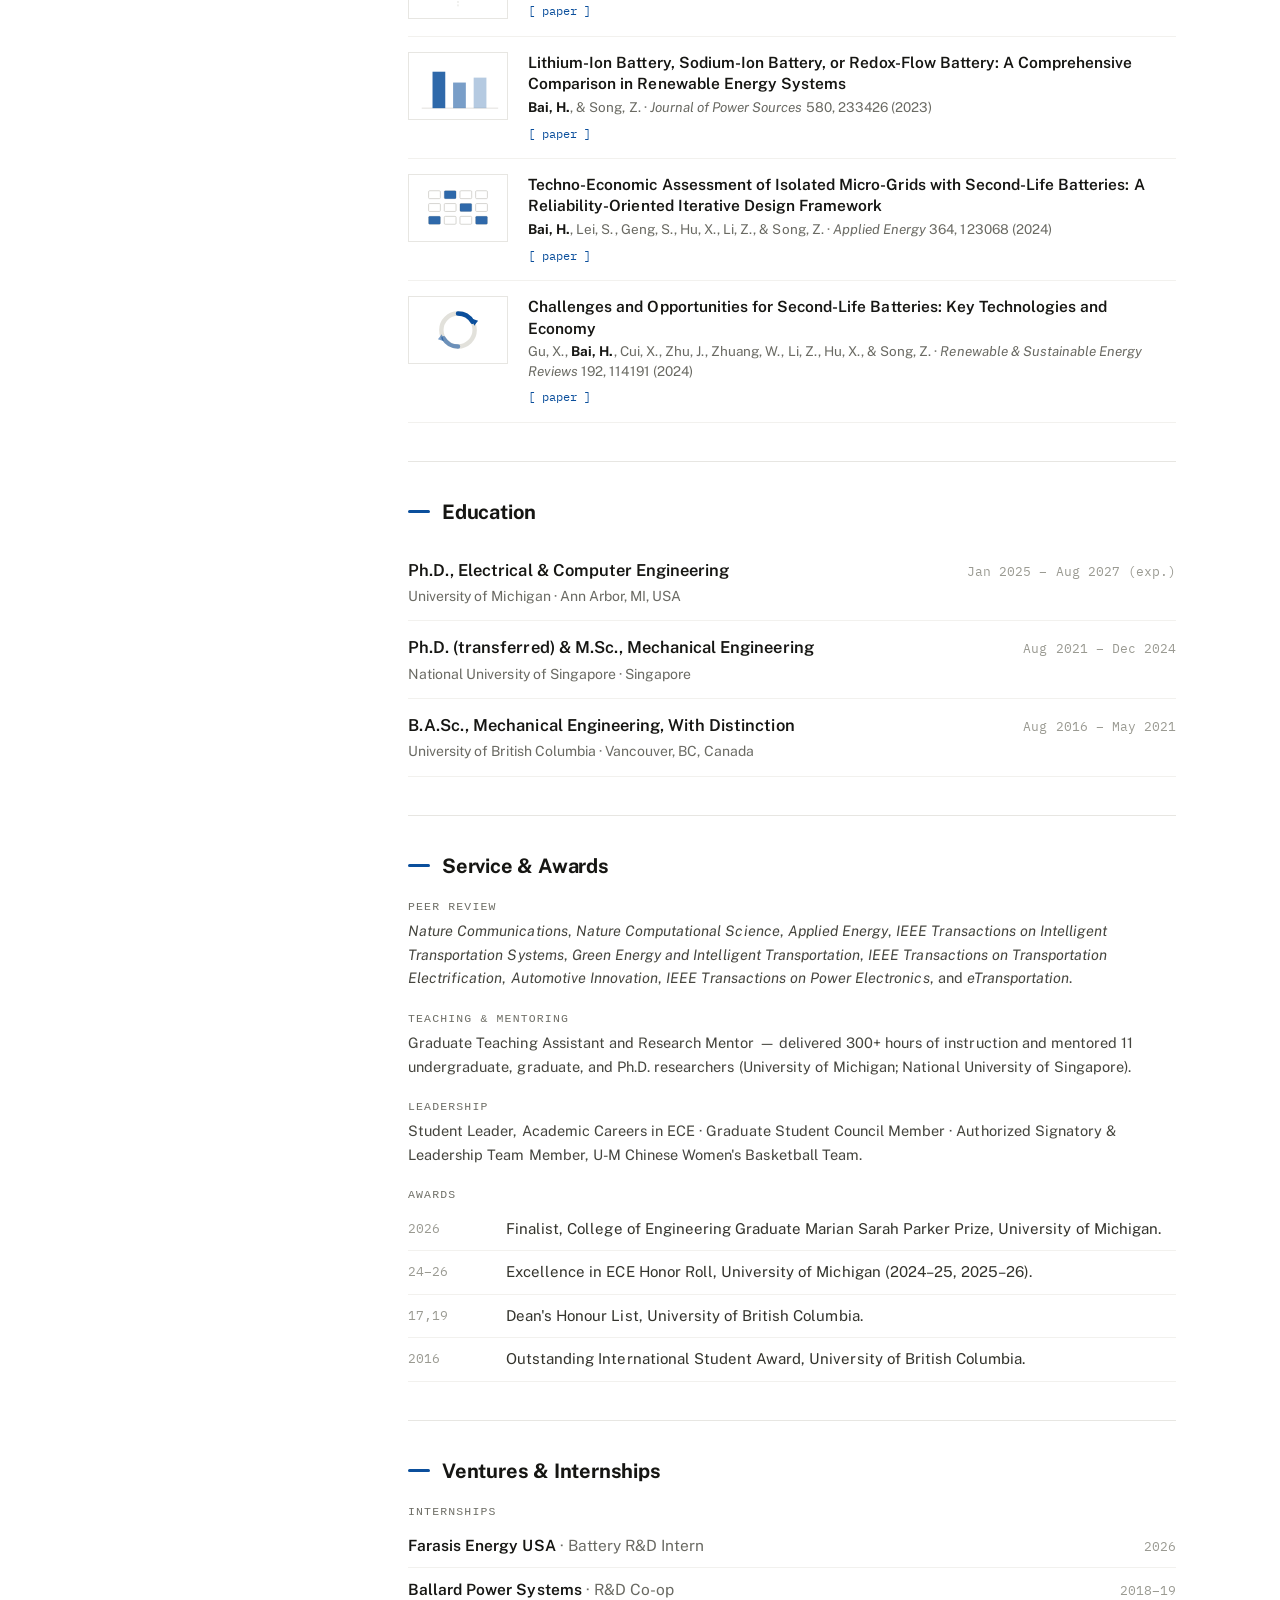
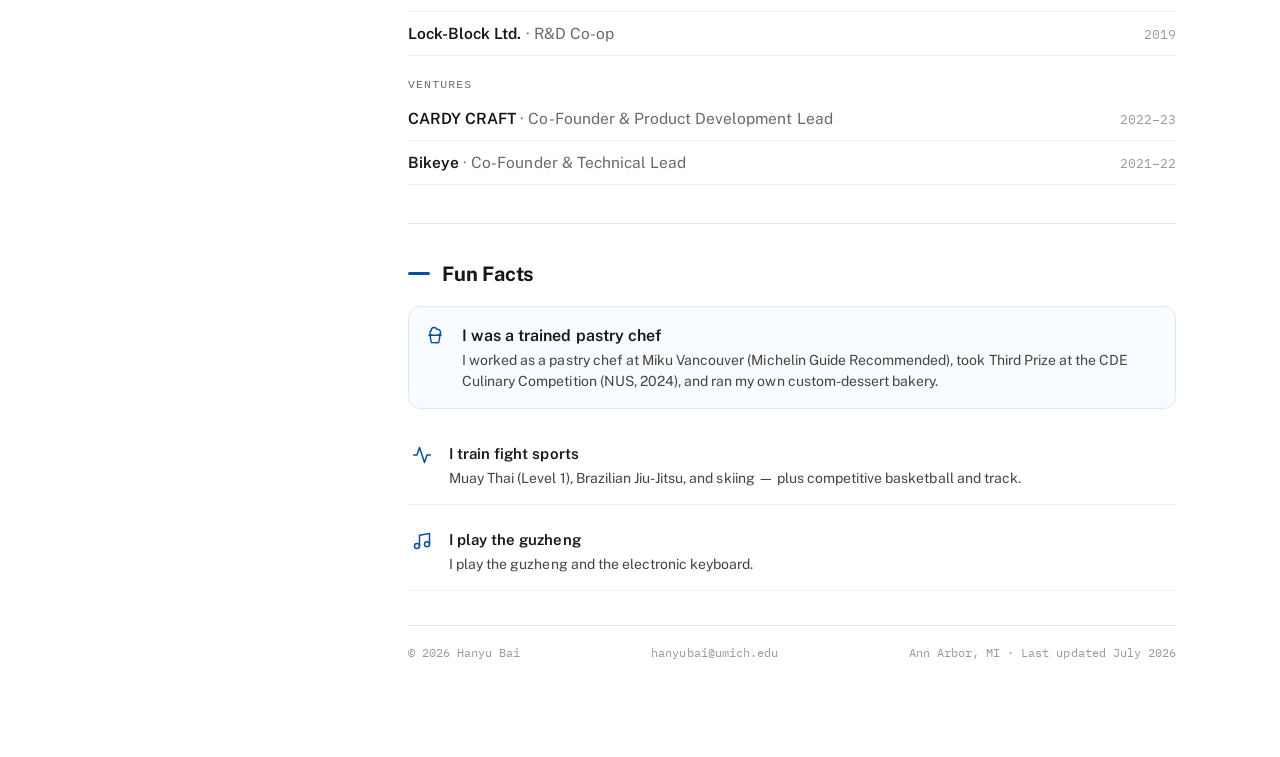
==== commit ebd02921: "Add files via upload" ====
--- a/index.html
+++ b/index.html
@@ -12,11 +12,16 @@
   <link href="https://fonts.googleapis.com/css2?family=Public+Sans:wght@400;500;600;700&family=Source+Serif+4:opsz,wght@8..60,400;8..60,500;8..60,600;8..60,700&family=IBM+Plex+Mono:wght@400;500&display=swap" rel="stylesheet">
 
   <link rel="stylesheet" href="styles.css">
+  <link rel="stylesheet" href="site-fixes.css?v=20260704">
 </head>
 <body>
 <header class="topbar">
   <div class="topbar-inner">
-    <div class="brand"><a href="#about">Hanyu Bai</a></div>
+    <a class="brand" href="#about" aria-label="Go to the About section">
+      <span class="brand-mark" aria-hidden="true">HB</span>
+      <span class="brand-name">Hanyu Bai</span>
+    </a>
+
     <nav class="topnav" aria-label="Sections">
       <a href="#about">About</a>
       <a href="#news">News</a>
@@ -27,6 +32,8 @@
       <a href="#experience">Experience</a>
       <a href="#funfacts">Fun Facts</a>
     </nav>
+
+    <a class="nav-cv" href="assets/CV.pdf" target="_blank" rel="noopener">CV <span aria-hidden="true">↗</span></a>
   </div>
 </header>
 <div class="page">
@@ -228,7 +235,7 @@
     <!-- PERSONAL INTERESTS (个人兴趣, with icons) -------------------- -->
     <section class="section" id="funfacts">
       <h2>Fun Facts</h2>
-      <div class="interest-list">
+      <div class="interest-list" aria-label="Personal interests">
 
         <div class="interest feature">
           <span class="ic"><svg viewBox="0 0 24 24" fill="none" stroke="currentColor" stroke-width="1.7" stroke-linecap="round" stroke-linejoin="round"><path d="M6 11l1.4 8.1a1 1 0 0 0 1 .9h7.2a1 1 0 0 0 1-.9L18 11"></path><path d="M4.6 11h14.8"></path><path d="M8 11a3 3 0 0 1-.4-5.6A3.3 3.3 0 0 1 14 4a2.8 2.8 0 0 1 2 7"></path></svg></span>
--- a/site-fixes.css
+++ b/site-fixes.css
@@ -0,0 +1,264 @@
+/* =====================================================================
+   Visual refresh for Hanyu Bai's academic website
+   Add this file beside index.html and styles.css.
+   It intentionally overrides only the navigation, type rendering,
+   page background, and Fun Facts media sizing.
+   ===================================================================== */
+
+:root {
+  --page-max: 1160px;
+  --nav-h: 64px;
+  --accent: #0b4f9c;
+  --accent-hover: #083a73;
+  --nav-tint: #f4f8fd;
+  --nav-border: #e2eaf4;
+}
+
+html {
+  scroll-padding-top: calc(var(--nav-h) + 22px);
+  -webkit-text-size-adjust: 100%;
+  text-size-adjust: 100%;
+}
+
+body {
+  background: #ffffff;
+  font-family: "Public Sans", "Helvetica Neue", Arial, sans-serif;
+  letter-spacing: 0.002em;
+  font-synthesis: none;
+  -webkit-font-smoothing: antialiased;
+  -moz-osx-font-smoothing: grayscale;
+}
+
+/* Remove the heavy card-on-beige treatment so the website reads as a
+   lightweight, white academic profile rather than a presentation slide. */
+.page {
+  margin: 22px auto 54px;
+  border: 0;
+  box-shadow: none;
+}
+
+.sidebar {
+  top: calc(var(--nav-h) + 18px);
+}
+
+.section {
+  scroll-margin-top: calc(var(--nav-h) + 24px);
+}
+
+/* -------------------------- Top navigation ------------------------- */
+.topbar {
+  background: rgba(255, 255, 255, 0.96);
+  border-bottom: 1px solid var(--nav-border);
+  box-shadow: 0 3px 18px rgba(21, 48, 82, 0.05);
+  -webkit-backdrop-filter: saturate(150%) blur(12px);
+  backdrop-filter: saturate(150%) blur(12px);
+}
+
+.topbar-inner {
+  height: var(--nav-h);
+  padding: 0 clamp(18px, 3vw, 34px);
+  gap: 14px;
+  overflow: hidden;
+}
+
+.brand {
+  display: inline-flex;
+  align-items: center;
+  gap: 10px;
+  flex: 0 0 auto;
+  color: var(--strong);
+  text-decoration: none;
+}
+
+.brand:hover {
+  color: var(--strong);
+  text-decoration: none;
+}
+
+.brand-mark {
+  display: inline-grid;
+  place-items: center;
+  width: 30px;
+  height: 30px;
+  border-radius: 9px;
+  background: var(--accent);
+  color: #ffffff;
+  font-family: var(--mono);
+  font-size: 11px;
+  font-weight: 500;
+  letter-spacing: 0.04em;
+  box-shadow: 0 3px 8px rgba(11, 79, 156, 0.18);
+}
+
+.brand-name {
+  font-family: var(--serif);
+  font-size: 18px;
+  font-weight: 600;
+  letter-spacing: -0.015em;
+}
+
+/* Crucial fix: never wrap the eight links inside a fixed-height header.
+   On a narrower viewport, the links scroll horizontally instead. */
+.topnav {
+  display: flex;
+  flex: 1 1 auto;
+  flex-wrap: nowrap;
+  justify-content: flex-end;
+  align-items: center;
+  min-width: 0;
+  gap: 2px;
+  overflow-x: auto;
+  overflow-y: hidden;
+  white-space: nowrap;
+  scrollbar-width: none;
+  -webkit-overflow-scrolling: touch;
+}
+
+.topnav::-webkit-scrollbar {
+  display: none;
+}
+
+.topnav a {
+  flex: 0 0 auto;
+  border-bottom: 0;
+  border-radius: 8px;
+  padding: 7px 9px;
+  font-family: var(--sans);
+  font-size: 12.5px;
+  font-weight: 600;
+  line-height: 1.2;
+  color: #5c6470;
+  transition: background-color 140ms ease, color 140ms ease;
+}
+
+.topnav a:hover,
+.topnav a:focus-visible {
+  background: var(--nav-tint);
+  border-bottom-color: transparent;
+  color: var(--accent);
+  outline: none;
+  text-decoration: none;
+}
+
+.nav-cv {
+  display: inline-flex;
+  align-items: center;
+  gap: 4px;
+  flex: 0 0 auto;
+  border: 1px solid #cbdced;
+  border-radius: 8px;
+  padding: 7px 10px;
+  background: #ffffff;
+  color: var(--accent);
+  font-family: var(--sans);
+  font-size: 12.5px;
+  font-weight: 700;
+  line-height: 1.2;
+  transition: background-color 140ms ease, border-color 140ms ease;
+}
+
+.nav-cv:hover,
+.nav-cv:focus-visible {
+  border-color: var(--accent);
+  background: var(--nav-tint);
+  color: var(--accent);
+  outline: none;
+  text-decoration: none;
+}
+
+/* --------------------------- Fun Facts ----------------------------- */
+#funfacts .interest-list {
+  gap: 8px;
+}
+
+#funfacts .interest {
+  grid-template-columns: 24px minmax(0, 1fr);
+  gap: 13px;
+  padding: 15px 4px;
+}
+
+#funfacts .interest.feature {
+  padding: 16px;
+  border-radius: 12px;
+  background: #f8fbff;
+  border-color: #dbe8f6;
+}
+
+#funfacts .interest .ic {
+  width: 20px;
+  height: 20px;
+  margin-top: 3px;
+}
+
+#funfacts .interest .ic svg {
+  display: block;
+  width: 100%;
+  height: 100%;
+  max-width: 100%;
+  max-height: 100%;
+}
+
+/* This caps any future photo/GIF/illustration dropped into a Fun Facts card.
+   It does not change the inline SVG icons already in the current markup. */
+#funfacts .interest img,
+#funfacts .interest picture > img,
+#funfacts .interest-photo {
+  width: 76px !important;
+  height: 76px !important;
+  max-width: 76px !important;
+  max-height: 76px !important;
+  object-fit: cover;
+  border: 1px solid var(--line);
+  border-radius: 12px;
+}
+
+/* --------------------------- Responsive ---------------------------- */
+@media (max-width: 880px) {
+  .topbar-inner {
+    flex-direction: row;
+    align-items: center;
+    height: var(--nav-h);
+    gap: 10px;
+    padding: 0 18px;
+  }
+
+  .topnav {
+    gap: 2px;
+    justify-content: flex-start;
+  }
+
+  .topnav a {
+    font-size: 12px;
+    padding: 7px 8px;
+  }
+}
+
+@media (max-width: 560px) {
+  :root { --nav-h: 58px; }
+
+  .topbar-inner {
+    padding: 0 14px;
+  }
+
+  .brand-name {
+    display: none;
+  }
+
+  .brand-mark {
+    width: 28px;
+    height: 28px;
+  }
+
+  .nav-cv {
+    display: none;
+  }
+
+  #funfacts .interest img,
+  #funfacts .interest picture > img,
+  #funfacts .interest-photo {
+    width: 64px !important;
+    height: 64px !important;
+    max-width: 64px !important;
+    max-height: 64px !important;
+  }
+}
